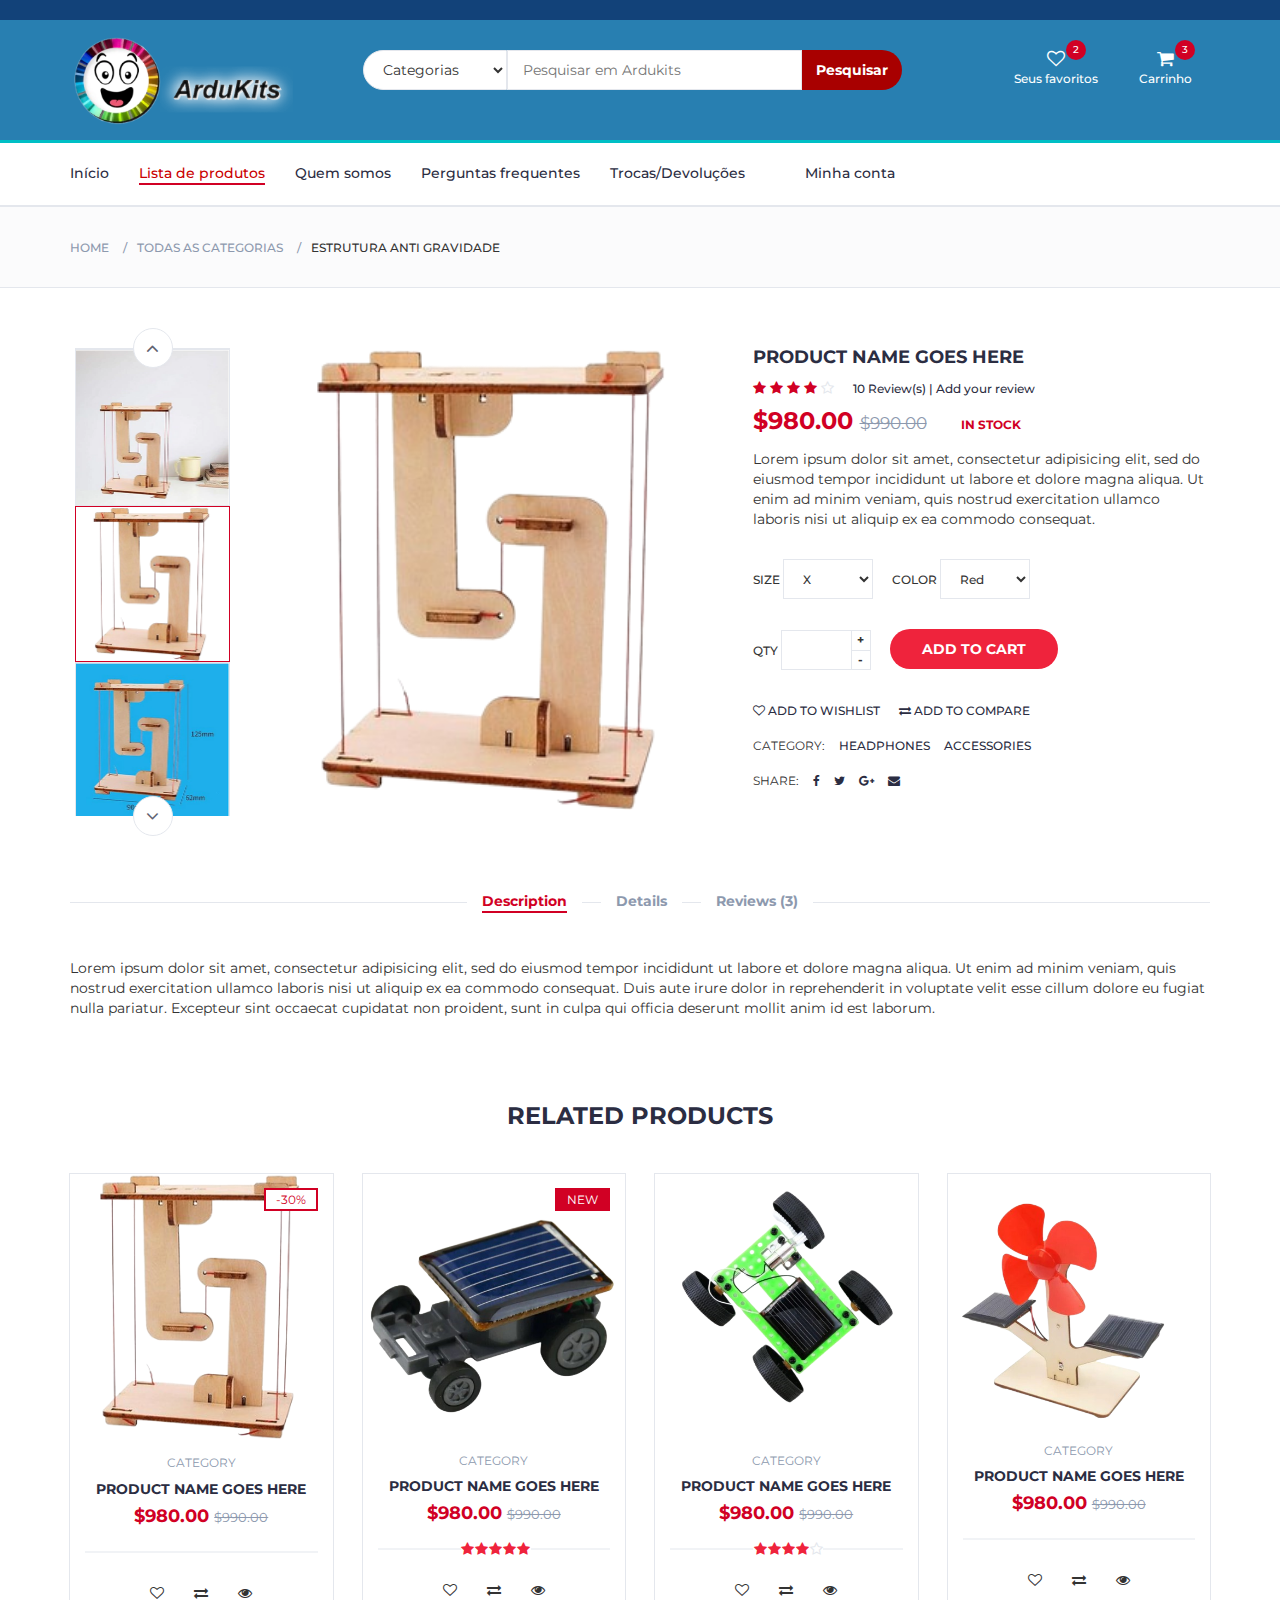
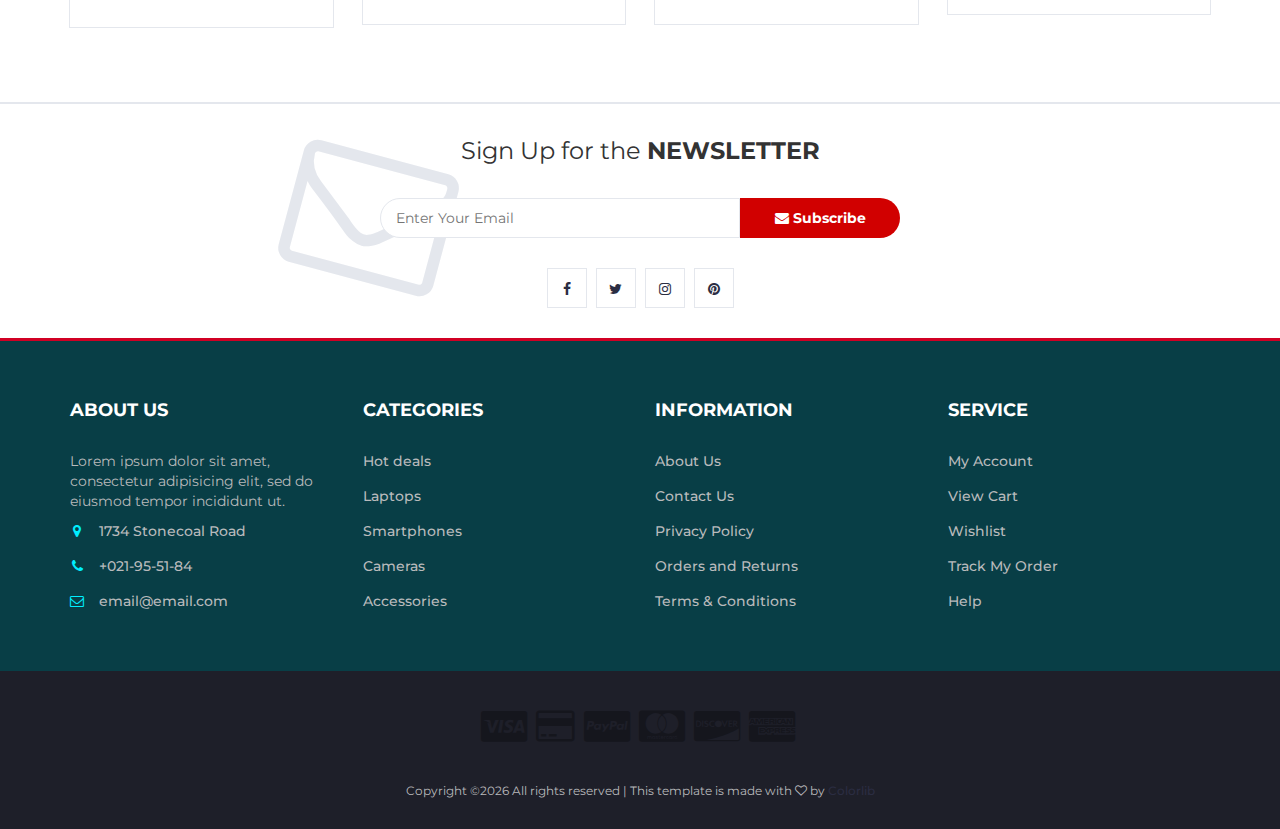
==== product1.html @ f7771cc2 "commit" ====
<!DOCTYPE html>
<html lang="en">
	<head>
		<meta charset="utf-8">
		<meta http-equiv="X-UA-Compatible" content="IE=edge">
		<meta name="viewport" content="width=device-width, initial-scale=1">		 
		<title>Ardukits</title>

		<!-- Google font -->
		<link href="https://fonts.googleapis.com/css?family=Montserrat:400,500,700" rel="stylesheet">

		<!-- Bootstrap -->
		<link type="text/css" rel="stylesheet" href="css/bootstrap.min.css"/>

		<!-- Slick -->
		<link type="text/css" rel="stylesheet" href="css/slick.css"/>
		<link type="text/css" rel="stylesheet" href="css/slick-theme.css"/>

		<!-- nouislider -->
		<link type="text/css" rel="stylesheet" href="css/nouislider.min.css"/>

		<!-- Font Awesome Icon -->
		<link rel="stylesheet" href="css/font-awesome.min.css">

		<!-- Custom stlylesheet -->
		<link type="text/css" rel="stylesheet" href="css/style.css"/>

		<!--[if lt IE 9]>
		  <script src="https://oss.maxcdn.com/html5shiv/3.7.3/html5shiv.min.js"></script>
		  <script src="https://oss.maxcdn.com/respond/1.4.2/respond.min.js"></script>
		<![endif]-->

    </head>
	<body>
		<!-- HEADER -->
		<header>
			<!-- TOP HEADER -->
			<div id="top-header">
				
				</div>
			</div>
			<!-- /TOP HEADER -->

			<!-- MAIN HEADER -->
			<div id="header">
				<!-- container -->
				<div class="container">
					<!-- row -->
					<div class="row">
						<!-- LOGO -->
						<div class="col-md-3">
							<div class="header-logo">
								<a href="index.html" class="logo">
									<img class="img-logo" src="./img/logo-ardukits.webp" alt="Ardukits">
								</a>
							</div>
						</div>
						<!-- /LOGO -->

						<!-- SEARCH BAR -->
						<div class="col-md-6">
							<div class="header-search">
								<form>
									<select class="input-select">
										<option value="0">Categorias</option>
										<option value="1">Arduinos </option>
										<option value="1">Prototipação</option>
									</select>
									<input class="input" placeholder="Pesquisar em Ardukits">
									<button class="search-btn">Pesquisar</button>
								</form>
							</div>
						</div>
						<!-- /SEARCH BAR -->

						<!-- ACCOUNT -->
						<div class="col-md-3 clearfix">
							<div class="header-ctn">
								<!-- Wishlist -->
								<div>
									<a href="#">
										<i class="fa fa-heart-o"></i>
										<span>Seus favoritos</span>
										<div class="qty">2</div>
									</a>
								</div>
								<!-- /Wishlist -->

								<!-- Cart -->
								<div class="dropdown">
									<a class="dropdown-toggle" data-toggle="dropdown" aria-expanded="true">
										<i class="fa fa-shopping-cart"></i>
										<span>Carrinho</span>
										<div class="qty">3</div>
									</a>
									<div class="cart-dropdown">
										<div class="cart-list">
											<div class="product-widget">
												<div class="product-img">
													<img src="./img/product01.png" alt="">
												</div>
												<div class="product-body">
													<h3 class="product-name"><a href="#">Nome do produto</a></h3>
													<h4 class="product-price"><span class="qty">1x</span>R$980.00</h4>
												</div>
												<button class="delete"><i class="fa fa-close"></i></button>
											</div>

											<div class="product-widget">
												<div class="product-img">
													<img src="./img/product02.png" alt="">
												</div>
												<div class="product-body">
													<h3 class="product-name"><a href="#">Nome do produto</a></h3>
													<h4 class="product-price"><span class="qty">3x</span>R$980.00</h4>
												</div>
												<button class="delete"><i class="fa fa-close"></i></button>
											</div>
										</div>
										<div class="cart-summary">
											<small>3 Item(s) Selecionados</small>
											<h5>TOTAL: R$2940.00</h5>
										</div>
										<div class="cart-btns">
											<a href="#">Carrinho</a>
											<a href="#">Comprar  <i class="fa fa-arrow-circle-right"></i></a>
										</div>
									</div>
								</div>
								<!-- /Cart -->

								<!-- Menu Toogle -->
								<div class="menu-toggle">
									<a href="#">
										<i class="fa fa-bars"></i>
										<span>Menu</span>
									</a>
								</div>
								<!-- /Menu Toogle -->
							</div>
						</div>
						<!-- /ACCOUNT -->
					</div>
					<!-- row -->
				</div>
				<!-- container -->
			</div>
			<!-- /MAIN HEADER -->
		</header>
		<!-- /HEADER -->

		<!-- NAVIGATION -->
		<nav id="navigation">
			<!-- container -->
			<div class="container">
				<!-- responsive-nav -->
				<div id="responsive-nav">
					<!-- NAV -->
					<ul class="main-nav nav navbar-nav">
						<li><a href="index.html">Início</a></li>
						<li class="active"> <a href="store.html">Lista de produtos</a></li>
						<li><a href="#">Quem somos</a></li>
						<li><a href="#">Perguntas frequentes</a></li>
						<li><a href="#">Trocas/Devoluções</a></li>
						<li><a href="#"></a></li>
						<li><a href="#">Minha conta</a></li>
					</ul>
					<!-- /NAV -->
				</div>
				<!-- /responsive-nav -->
			</div>
			<!-- /container -->
		</nav>
		<!-- /NAVIGATION -->

		<!-- BREADCRUMB -->
		<div id="breadcrumb" class="section">
			<!-- container -->
			<div class="container">
				<!-- row -->
				<div class="row">
					<div class="col-md-12">
						<ul class="breadcrumb-tree">
							<li><a href="index.html">Home</a></li>
							<li><a href="store.html">Todas as categorias</a></li>
							<li class="active">Estrutura Anti Gravidade</li>
						</ul>
					</div>
				</div>
				<!-- /row -->
			</div>
			<!-- /container -->
		</div>
		<!-- /BREADCRUMB -->

		<!-- SECTION -->
		<div class="section">
			<!-- container -->
			<div class="container">
				<!-- row -->
				<div class="row">
					<!-- Product main img -->
					<div class="col-md-5 col-md-push-2">
						<div id="product-main-img">
							<div class="product-preview">
								<img src="./img/product01.png" alt="">
							</div>

							<div class="product-preview">
								<img src="./img/img-product1/product01-01.png" alt="">
							</div>

							<div class="product-preview">
								<img src="./img/img-product1/product01-02.png" alt="">
							</div>

							<div class="product-preview">
								<img src="./img/img-product1/product01-03.png" alt="">
							</div>
						</div>
					</div>
					<!-- /Product main img -->

					<!-- Product thumb imgs -->
					<div class="col-md-2  col-md-pull-5">
						<div id="product-imgs">
							<div class="product-preview">
								<img src="./img/product01.png" alt="">
							</div>

							<div class="product-preview">
								<img src="./img/img-product1/product01-01.png" alt="">
							</div>

							<div class="product-preview">
								<img src="./img/img-product1/product01-02.png" alt="">
							</div>

							<div class="product-preview">
								<img src="./img/img-product1/product01-03.png" alt="">
							</div>
						</div>
					</div>
					<!-- /Product thumb imgs -->

					<!-- Product details -->
					<div class="col-md-5">
						<div class="product-details">
							<h2 class="product-name">product name goes here</h2>
							<div>
								<div class="product-rating">
									<i class="fa fa-star"></i>
									<i class="fa fa-star"></i>
									<i class="fa fa-star"></i>
									<i class="fa fa-star"></i>
									<i class="fa fa-star-o"></i>
								</div>
								<a class="review-link" href="#">10 Review(s) | Add your review</a>
							</div>
							<div>
								<h3 class="product-price">$980.00 <del class="product-old-price">$990.00</del></h3>
								<span class="product-available">In Stock</span>
							</div>
							<p>Lorem ipsum dolor sit amet, consectetur adipisicing elit, sed do eiusmod tempor incididunt ut labore et dolore magna aliqua. Ut enim ad minim veniam, quis nostrud exercitation ullamco laboris nisi ut aliquip ex ea commodo consequat.</p>

							<div class="product-options">
								<label>
									Size
									<select class="input-select">
										<option value="0">X</option>
									</select>
								</label>
								<label>
									Color
									<select class="input-select">
										<option value="0">Red</option>
									</select>
								</label>
							</div>

							<div class="add-to-cart">
								<div class="qty-label">
									Qty
									<div class="input-number">
										<input type="number">
										<span class="qty-up">+</span>
										<span class="qty-down">-</span>
									</div>
								</div>
								<button class="add-to-cart-btn"><i class="fa fa-shopping-cart"></i> add to cart</button>
							</div>

							<ul class="product-btns">
								<li><a href="#"><i class="fa fa-heart-o"></i> add to wishlist</a></li>
								<li><a href="#"><i class="fa fa-exchange"></i> add to compare</a></li>
							</ul>

							<ul class="product-links">
								<li>Category:</li>
								<li><a href="#">Headphones</a></li>
								<li><a href="#">Accessories</a></li>
							</ul>

							<ul class="product-links">
								<li>Share:</li>
								<li><a href="#"><i class="fa fa-facebook"></i></a></li>
								<li><a href="#"><i class="fa fa-twitter"></i></a></li>
								<li><a href="#"><i class="fa fa-google-plus"></i></a></li>
								<li><a href="#"><i class="fa fa-envelope"></i></a></li>
							</ul>

						</div>
					</div>
					<!-- /Product details -->

					<!-- Product tab -->
					<div class="col-md-12">
						<div id="product-tab">
							<!-- product tab nav -->
							<ul class="tab-nav">
								<li class="active"><a data-toggle="tab" href="#tab1">Description</a></li>
								<li><a data-toggle="tab" href="#tab2">Details</a></li>
								<li><a data-toggle="tab" href="#tab3">Reviews (3)</a></li>
							</ul>
							<!-- /product tab nav -->

							<!-- product tab content -->
							<div class="tab-content">
								<!-- tab1  -->
								<div id="tab1" class="tab-pane fade in active">
									<div class="row">
										<div class="col-md-12">
											<p>Lorem ipsum dolor sit amet, consectetur adipisicing elit, sed do eiusmod tempor incididunt ut labore et dolore magna aliqua. Ut enim ad minim veniam, quis nostrud exercitation ullamco laboris nisi ut aliquip ex ea commodo consequat. Duis aute irure dolor in reprehenderit in voluptate velit esse cillum dolore eu fugiat nulla pariatur. Excepteur sint occaecat cupidatat non proident, sunt in culpa qui officia deserunt mollit anim id est laborum.</p>
										</div>
									</div>
								</div>
								<!-- /tab1  -->

								<!-- tab2  -->
								<div id="tab2" class="tab-pane fade in">
									<div class="row">
										<div class="col-md-12">
											<p>Lorem ipsum dolor sit amet, consectetur adipisicing elit, sed do eiusmod tempor incididunt ut labore et dolore magna aliqua. Ut enim ad minim veniam, quis nostrud exercitation ullamco laboris nisi ut aliquip ex ea commodo consequat. Duis aute irure dolor in reprehenderit in voluptate velit esse cillum dolore eu fugiat nulla pariatur. Excepteur sint occaecat cupidatat non proident, sunt in culpa qui officia deserunt mollit anim id est laborum.</p>
										</div>
									</div>
								</div>
								<!-- /tab2  -->

								<!-- tab3  -->
								<div id="tab3" class="tab-pane fade in">
									<div class="row">
										<!-- Rating -->
										<div class="col-md-3">
											<div id="rating">
												<div class="rating-avg">
													<span>4.5</span>
													<div class="rating-stars">
														<i class="fa fa-star"></i>
														<i class="fa fa-star"></i>
														<i class="fa fa-star"></i>
														<i class="fa fa-star"></i>
														<i class="fa fa-star-o"></i>
													</div>
												</div>
												<ul class="rating">
													<li>
														<div class="rating-stars">
															<i class="fa fa-star"></i>
															<i class="fa fa-star"></i>
															<i class="fa fa-star"></i>
															<i class="fa fa-star"></i>
															<i class="fa fa-star"></i>
														</div>
														<div class="rating-progress">
															<div style="width: 80%;"></div>
														</div>
														<span class="sum">3</span>
													</li>
													<li>
														<div class="rating-stars">
															<i class="fa fa-star"></i>
															<i class="fa fa-star"></i>
															<i class="fa fa-star"></i>
															<i class="fa fa-star"></i>
															<i class="fa fa-star-o"></i>
														</div>
														<div class="rating-progress">
															<div style="width: 60%;"></div>
														</div>
														<span class="sum">2</span>
													</li>
													<li>
														<div class="rating-stars">
															<i class="fa fa-star"></i>
															<i class="fa fa-star"></i>
															<i class="fa fa-star"></i>
															<i class="fa fa-star-o"></i>
															<i class="fa fa-star-o"></i>
														</div>
														<div class="rating-progress">
															<div></div>
														</div>
														<span class="sum">0</span>
													</li>
													<li>
														<div class="rating-stars">
															<i class="fa fa-star"></i>
															<i class="fa fa-star"></i>
															<i class="fa fa-star-o"></i>
															<i class="fa fa-star-o"></i>
															<i class="fa fa-star-o"></i>
														</div>
														<div class="rating-progress">
															<div></div>
														</div>
														<span class="sum">0</span>
													</li>
													<li>
														<div class="rating-stars">
															<i class="fa fa-star"></i>
															<i class="fa fa-star-o"></i>
															<i class="fa fa-star-o"></i>
															<i class="fa fa-star-o"></i>
															<i class="fa fa-star-o"></i>
														</div>
														<div class="rating-progress">
															<div></div>
														</div>
														<span class="sum">0</span>
													</li>
												</ul>
											</div>
										</div>
										<!-- /Rating -->

										<!-- Reviews -->
										<div class="col-md-6">
											<div id="reviews">
												<ul class="reviews">
													<li>
														<div class="review-heading">
															<h5 class="name">John</h5>
															<p class="date">27 DEC 2018, 8:0 PM</p>
															<div class="review-rating">
																<i class="fa fa-star"></i>
																<i class="fa fa-star"></i>
																<i class="fa fa-star"></i>
																<i class="fa fa-star"></i>
																<i class="fa fa-star-o empty"></i>
															</div>
														</div>
														<div class="review-body">
															<p>Lorem ipsum dolor sit amet, consectetur adipisicing elit, sed do eiusmod tempor incididunt ut labore et dolore magna aliqua</p>
														</div>
													</li>
													<li>
														<div class="review-heading">
															<h5 class="name">John</h5>
															<p class="date">27 DEC 2018, 8:0 PM</p>
															<div class="review-rating">
																<i class="fa fa-star"></i>
																<i class="fa fa-star"></i>
																<i class="fa fa-star"></i>
																<i class="fa fa-star"></i>
																<i class="fa fa-star-o empty"></i>
															</div>
														</div>
														<div class="review-body">
															<p>Lorem ipsum dolor sit amet, consectetur adipisicing elit, sed do eiusmod tempor incididunt ut labore et dolore magna aliqua</p>
														</div>
													</li>
													<li>
														<div class="review-heading">
															<h5 class="name">John</h5>
															<p class="date">27 DEC 2018, 8:0 PM</p>
															<div class="review-rating">
																<i class="fa fa-star"></i>
																<i class="fa fa-star"></i>
																<i class="fa fa-star"></i>
																<i class="fa fa-star"></i>
																<i class="fa fa-star-o empty"></i>
															</div>
														</div>
														<div class="review-body">
															<p>Lorem ipsum dolor sit amet, consectetur adipisicing elit, sed do eiusmod tempor incididunt ut labore et dolore magna aliqua</p>
														</div>
													</li>
												</ul>
												<ul class="reviews-pagination">
													<li class="active">1</li>
													<li><a href="#">2</a></li>
													<li><a href="#">3</a></li>
													<li><a href="#">4</a></li>
													<li><a href="#"><i class="fa fa-angle-right"></i></a></li>
												</ul>
											</div>
										</div>
										<!-- /Reviews -->

										<!-- Review Form -->
										<div class="col-md-3">
											<div id="review-form">
												<form class="review-form">
													<input class="input" type="text" placeholder="Your Name">
													<input class="input" type="email" placeholder="Your Email">
													<textarea class="input" placeholder="Your Review"></textarea>
													<div class="input-rating">
														<span>Your Rating: </span>
														<div class="stars">
															<input id="star5" name="rating" value="5" type="radio"><label for="star5"></label>
															<input id="star4" name="rating" value="4" type="radio"><label for="star4"></label>
															<input id="star3" name="rating" value="3" type="radio"><label for="star3"></label>
															<input id="star2" name="rating" value="2" type="radio"><label for="star2"></label>
															<input id="star1" name="rating" value="1" type="radio"><label for="star1"></label>
														</div>
													</div>
													<button class="primary-btn">Submit</button>
												</form>
											</div>
										</div>
										<!-- /Review Form -->
									</div>
								</div>
								<!-- /tab3  -->
							</div>
							<!-- /product tab content  -->
						</div>
					</div>
					<!-- /product tab -->
				</div>
				<!-- /row -->
			</div>
			<!-- /container -->
		</div>
		<!-- /SECTION -->

		<!-- Section -->
		<div class="section">
			<!-- container -->
			<div class="container">
				<!-- row -->
				<div class="row">

					<div class="col-md-12">
						<div class="section-title text-center">
							<h3 class="title">Related Products</h3>
						</div>
					</div>

					<!-- product -->
					<div class="col-md-3 col-xs-6">
						<div class="product">
							<div class="product-img">
								<img src="./img/product01.png" alt="">
								<div class="product-label">
									<span class="sale">-30%</span>
								</div>
							</div>
							<div class="product-body">
								<p class="product-category">Category</p>
								<h3 class="product-name"><a href="#">product name goes here</a></h3>
								<h4 class="product-price">$980.00 <del class="product-old-price">$990.00</del></h4>
								<div class="product-rating">
								</div>
								<div class="product-btns">
									<button class="add-to-wishlist"><i class="fa fa-heart-o"></i><span class="tooltipp">add to wishlist</span></button>
									<button class="add-to-compare"><i class="fa fa-exchange"></i><span class="tooltipp">add to compare</span></button>
									<button class="quick-view"><i class="fa fa-eye"></i><span class="tooltipp">quick view</span></button>
								</div>
							</div>
							<div class="add-to-cart">
								<button class="add-to-cart-btn"><i class="fa fa-shopping-cart"></i> add to cart</button>
							</div>
						</div>
					</div>
					<!-- /product -->

					<!-- product -->
					<div class="col-md-3 col-xs-6">
						<div class="product">
							<div class="product-img">
								<img src="./img/product02.png" alt="">
								<div class="product-label">
									<span class="new">NEW</span>
								</div>
							</div>
							<div class="product-body">
								<p class="product-category">Category</p>
								<h3 class="product-name"><a href="#">product name goes here</a></h3>
								<h4 class="product-price">$980.00 <del class="product-old-price">$990.00</del></h4>
								<div class="product-rating">
									<i class="fa fa-star"></i>
									<i class="fa fa-star"></i>
									<i class="fa fa-star"></i>
									<i class="fa fa-star"></i>
									<i class="fa fa-star"></i>
								</div>
								<div class="product-btns">
									<button class="add-to-wishlist"><i class="fa fa-heart-o"></i><span class="tooltipp">add to wishlist</span></button>
									<button class="add-to-compare"><i class="fa fa-exchange"></i><span class="tooltipp">add to compare</span></button>
									<button class="quick-view"><i class="fa fa-eye"></i><span class="tooltipp">quick view</span></button>
								</div>
							</div>
							<div class="add-to-cart">
								<button class="add-to-cart-btn"><i class="fa fa-shopping-cart"></i> add to cart</button>
							</div>
						</div>
					</div>
					<!-- /product -->

					<div class="clearfix visible-sm visible-xs"></div>

					<!-- product -->
					<div class="col-md-3 col-xs-6">
						<div class="product">
							<div class="product-img">
								<img src="./img/product03.png" alt="">
							</div>
							<div class="product-body">
								<p class="product-category">Category</p>
								<h3 class="product-name"><a href="#">product name goes here</a></h3>
								<h4 class="product-price">$980.00 <del class="product-old-price">$990.00</del></h4>
								<div class="product-rating">
									<i class="fa fa-star"></i>
									<i class="fa fa-star"></i>
									<i class="fa fa-star"></i>
									<i class="fa fa-star"></i>
									<i class="fa fa-star-o"></i>
								</div>
								<div class="product-btns">
									<button class="add-to-wishlist"><i class="fa fa-heart-o"></i><span class="tooltipp">add to wishlist</span></button>
									<button class="add-to-compare"><i class="fa fa-exchange"></i><span class="tooltipp">add to compare</span></button>
									<button class="quick-view"><i class="fa fa-eye"></i><span class="tooltipp">quick view</span></button>
								</div>
							</div>
							<div class="add-to-cart">
								<button class="add-to-cart-btn"><i class="fa fa-shopping-cart"></i> add to cart</button>
							</div>
						</div>
					</div>
					<!-- /product -->

					<!-- product -->
					<div class="col-md-3 col-xs-6">
						<div class="product">
							<div class="product-img">
								<img src="./img/product04.png" alt="">
							</div>
							<div class="product-body">
								<p class="product-category">Category</p>
								<h3 class="product-name"><a href="#">product name goes here</a></h3>
								<h4 class="product-price">$980.00 <del class="product-old-price">$990.00</del></h4>
								<div class="product-rating">
								</div>
								<div class="product-btns">
									<button class="add-to-wishlist"><i class="fa fa-heart-o"></i><span class="tooltipp">add to wishlist</span></button>
									<button class="add-to-compare"><i class="fa fa-exchange"></i><span class="tooltipp">add to compare</span></button>
									<button class="quick-view"><i class="fa fa-eye"></i><span class="tooltipp">quick view</span></button>
								</div>
							</div>
							<div class="add-to-cart">
								<button class="add-to-cart-btn"><i class="fa fa-shopping-cart"></i> add to cart</button>
							</div>
						</div>
					</div>
					<!-- /product -->

				</div>
				<!-- /row -->
			</div>
			<!-- /container -->
		</div>
		<!-- /Section -->

		<!-- NEWSLETTER -->
		<div id="newsletter" class="section">
			<!-- container -->
			<div class="container">
				<!-- row -->
				<div class="row">
					<div class="col-md-12">
						<div class="newsletter">
							<p>Sign Up for the <strong>NEWSLETTER</strong></p>
							<form>
								<input class="input" type="email" placeholder="Enter Your Email">
								<button class="newsletter-btn"><i class="fa fa-envelope"></i> Subscribe</button>
							</form>
							<ul class="newsletter-follow">
								<li>
									<a href="#"><i class="fa fa-facebook"></i></a>
								</li>
								<li>
									<a href="#"><i class="fa fa-twitter"></i></a>
								</li>
								<li>
									<a href="#"><i class="fa fa-instagram"></i></a>
								</li>
								<li>
									<a href="#"><i class="fa fa-pinterest"></i></a>
								</li>
							</ul>
						</div>
					</div>
				</div>
				<!-- /row -->
			</div>
			<!-- /container -->
		</div>
		<!-- /NEWSLETTER -->

		<!-- FOOTER -->
		<footer id="footer">
			<!-- top footer -->
			<div class="section">
				<!-- container -->
				<div class="container">
					<!-- row -->
					<div class="row">
						<div class="col-md-3 col-xs-6">
							<div class="footer">
								<h3 class="footer-title">About Us</h3>
								<p>Lorem ipsum dolor sit amet, consectetur adipisicing elit, sed do eiusmod tempor incididunt ut.</p>
								<ul class="footer-links">
									<li><a href="#"><i class="fa fa-map-marker"></i>1734 Stonecoal Road</a></li>
									<li><a href="#"><i class="fa fa-phone"></i>+021-95-51-84</a></li>
									<li><a href="#"><i class="fa fa-envelope-o"></i>email@email.com</a></li>
								</ul>
							</div>
						</div>

						<div class="col-md-3 col-xs-6">
							<div class="footer">
								<h3 class="footer-title">Categories</h3>
								<ul class="footer-links">
									<li><a href="#">Hot deals</a></li>
									<li><a href="#">Laptops</a></li>
									<li><a href="#">Smartphones</a></li>
									<li><a href="#">Cameras</a></li>
									<li><a href="#">Accessories</a></li>
								</ul>
							</div>
						</div>

						<div class="clearfix visible-xs"></div>

						<div class="col-md-3 col-xs-6">
							<div class="footer">
								<h3 class="footer-title">Information</h3>
								<ul class="footer-links">
									<li><a href="#">About Us</a></li>
									<li><a href="#">Contact Us</a></li>
									<li><a href="#">Privacy Policy</a></li>
									<li><a href="#">Orders and Returns</a></li>
									<li><a href="#">Terms & Conditions</a></li>
								</ul>
							</div>
						</div>

						<div class="col-md-3 col-xs-6">
							<div class="footer">
								<h3 class="footer-title">Service</h3>
								<ul class="footer-links">
									<li><a href="#">My Account</a></li>
									<li><a href="#">View Cart</a></li>
									<li><a href="#">Wishlist</a></li>
									<li><a href="#">Track My Order</a></li>
									<li><a href="#">Help</a></li>
								</ul>
							</div>
						</div>
					</div>
					<!-- /row -->
				</div>
				<!-- /container -->
			</div>
			<!-- /top footer -->

			<!-- bottom footer -->
			<div id="bottom-footer" class="section">
				<div class="container">
					<!-- row -->
					<div class="row">
						<div class="col-md-12 text-center">
							<ul class="footer-payments">
								<li><a href="#"><i class="fa fa-cc-visa"></i></a></li>
								<li><a href="#"><i class="fa fa-credit-card"></i></a></li>
								<li><a href="#"><i class="fa fa-cc-paypal"></i></a></li>
								<li><a href="#"><i class="fa fa-cc-mastercard"></i></a></li>
								<li><a href="#"><i class="fa fa-cc-discover"></i></a></li>
								<li><a href="#"><i class="fa fa-cc-amex"></i></a></li>
							</ul>
							<span class="copyright">
								<!-- Link back to Colorlib can't be removed. Template is licensed under CC BY 3.0. -->
								Copyright &copy;<script>document.write(new Date().getFullYear());</script> All rights reserved | This template is made with <i class="fa fa-heart-o" aria-hidden="true"></i> by <a href="https://colorlib.com" target="_blank">Colorlib</a>
							<!-- Link back to Colorlib can't be removed. Template is licensed under CC BY 3.0. -->
							</span>
						</div>
					</div>
						<!-- /row -->
				</div>
				<!-- /container -->
			</div>
			<!-- /bottom footer -->
		</footer>
		<!-- /FOOTER -->

		<!-- jQuery Plugins -->
		<script src="js/jquery.min.js"></script>
		<script src="js/bootstrap.min.js"></script>
		<script src="js/slick.min.js"></script>
		<script src="js/nouislider.min.js"></script>
		<script src="js/jquery.zoom.min.js"></script>
		<script src="js/main.js"></script>

	</body>
</html>
---- css/nouislider.min.css ----
/*! nouislider - 10.0.0 - 2017-05-28 14:52:48 */.noUi-target,.noUi-target *{-webkit-touch-callout:none;-webkit-tap-highlight-color:transparent;-webkit-user-select:none;-ms-touch-action:none;touch-action:none;-ms-user-select:none;-moz-user-select:none;user-select:none;-moz-box-sizing:border-box;box-sizing:border-box}.noUi-target{position:relative;direction:ltr}.noUi-base{width:100%;height:100%;position:relative;z-index:1}.noUi-connect{position:absolute;right:0;top:0;left:0;bottom:0}.noUi-origin{position:absolute;height:0;width:0}.noUi-handle{position:relative;z-index:1}.noUi-state-tap .noUi-connect,.noUi-state-tap .noUi-origin{-webkit-transition:top .3s,right .3s,bottom .3s,left .3s;transition:top .3s,right .3s,bottom .3s,left .3s}.noUi-state-drag *{cursor:inherit!important}.noUi-base,.noUi-handle{-webkit-transform:translate3d(0,0,0);transform:translate3d(0,0,0)}.noUi-horizontal{height:18px}.noUi-horizontal .noUi-handle{width:34px;height:28px;left:-17px;top:-6px}.noUi-vertical{width:18px}.noUi-vertical .noUi-handle{width:28px;height:34px;left:-6px;top:-17px}.noUi-target{background:#FAFAFA;border-radius:4px;border:1px solid #D3D3D3;box-shadow:inset 0 1px 1px #F0F0F0,0 3px 6px -5px #BBB}.noUi-connect{background:#3FB8AF;border-radius:4px;box-shadow:inset 0 0 3px rgba(51,51,51,.45);-webkit-transition:background 450ms;transition:background 450ms}.noUi-draggable{cursor:ew-resize}.noUi-vertical .noUi-draggable{cursor:ns-resize}.noUi-handle{border:1px solid #D9D9D9;border-radius:3px;background:#FFF;cursor:default;box-shadow:inset 0 0 1px #FFF,inset 0 1px 7px #EBEBEB,0 3px 6px -3px #BBB}.noUi-active{box-shadow:inset 0 0 1px #FFF,inset 0 1px 7px #DDD,0 3px 6px -3px #BBB}.noUi-handle:after,.noUi-handle:before{content:"";display:block;position:absolute;height:14px;width:1px;background:#E8E7E6;left:14px;top:6px}.noUi-handle:after{left:17px}.noUi-vertical .noUi-handle:after,.noUi-vertical .noUi-handle:before{width:14px;height:1px;left:6px;top:14px}.noUi-vertical .noUi-handle:after{top:17px}[disabled] .noUi-connect{background:#B8B8B8}[disabled] .noUi-handle,[disabled].noUi-handle,[disabled].noUi-target{cursor:not-allowed}.noUi-pips,.noUi-pips *{-moz-box-sizing:border-box;box-sizing:border-box}.noUi-pips{position:absolute;color:#999}.noUi-value{position:absolute;white-space:nowrap;text-align:center}.noUi-value-sub{color:#ccc;font-size:10px}.noUi-marker{position:absolute;background:#CCC}.noUi-marker-large,.noUi-marker-sub{background:#AAA}.noUi-pips-horizontal{padding:10px 0;height:80px;top:100%;left:0;width:100%}.noUi-value-horizontal{-webkit-transform:translate3d(-50%,50%,0);transform:translate3d(-50%,50%,0)}.noUi-marker-horizontal.noUi-marker{margin-left:-1px;width:2px;height:5px}.noUi-marker-horizontal.noUi-marker-sub{height:10px}.noUi-marker-horizontal.noUi-marker-large{height:15px}.noUi-pips-vertical{padding:0 10px;height:100%;top:0;left:100%}.noUi-value-vertical{-webkit-transform:translate3d(0,50%,0);transform:translate3d(0,50%,0);padding-left:25px}.noUi-marker-vertical.noUi-marker{width:5px;height:2px;margin-top:-1px}.noUi-marker-vertical.noUi-marker-sub{width:10px}.noUi-marker-vertical.noUi-marker-large{width:15px}.noUi-tooltip{display:block;position:absolute;border:1px solid #D9D9D9;border-radius:3px;background:#fff;color:#000;padding:5px;text-align:center;white-space:nowrap}.noUi-horizontal .noUi-tooltip{-webkit-transform:translate(-50%,0);transform:translate(-50%,0);left:50%;bottom:120%}.noUi-vertical .noUi-tooltip{-webkit-transform:translate(0,-50%);transform:translate(0,-50%);top:50%;right:120%}
---- css/style.css ----
/*
Template Name: Ardukits
Author: Oliveeira

Colors:
	Body 		: #333
	Headers 	: #2B2D42
	Primary 	: #D10024
	Dark 		: #15161D ##1E1F29
	Grey 		: #E4E7ED #FBFBFC #8D99AE #B9BABC

Fonts: Montserrat

Table OF Contents
------------------------------------
1 > GENERAL
------ Typography
------ Buttons
------ Inputs
------ Sections
------ Breadcrumb
2 > HEADER
------ Top header
------ Logo
------ Search
------ Cart
3 > NAVIGATION
------ Main nav
------ Responsive Nav
4 > CATEGORY SHOP
5 > HOT DEAL
6 > PRODUCT
------ Product
------ Widget product
------ Product slick
7 > STORE PAGE
------ Aside
------ Store
8 > PRODUCT DETAILS PAGE
------ Product view
------ Product details
------ Product tab
9 > CHECKOUT PAGE
10 > NEWSLETTER
11 > FOOTER
11 > SLICK STYLE
12 > RESPONSIVE
------------------------------------*/

/*=========================================================
	01 -> GENERAL
===========================================================*/

/*----------------------------*\
	Typography
\*----------------------------*/

body {
  font-family: 'Montserrat', sans-serif;
  font-weight: 400;
  color: #333;
}

h1, h2, h3, h4, h5, h6 {
  color: #2B2D42;
  font-weight: 700;
  margin: 0 0 10px;
}

a {
  color: #2B2D42;
  font-weight: 500;
  -webkit-transition: 0.2s color;
  transition: 0.2s color;
}

a:hover, a:focus {
  color: #D10024;
  text-decoration: none;
  outline: none;
}

ul, ol {
  margin: 0;
  padding: 0;
  list-style: none
}

/*----------------------------*\
	Buttons
\*----------------------------*/

.primary-btn {
  display: inline-block;
  padding: 12px 30px;
  background-color: #D10024;
  border: none;
  border-radius: 40px;
  color: #FFF;
  text-transform: uppercase;
  font-weight: 700;
  text-align: center;
  -webkit-transition: 0.2s all;
  transition: 0.2s all;
}

.primary-btn:hover, .primary-btn:focus {
  opacity: 0.9;
  color: #FFF;
}

/*----------------------------*\
	Inputs
\*----------------------------*/

/*-- Text input --*/

.input {
  height: 40px;
  padding: 0px 15px;
  border: 1px solid #E4E7ED;
  background-color: #FFF;
  width: 100%;
}

textarea.input {
  padding: 15px;
  min-height: 90px;
}

/*-- Number input --*/

.input-number {
  position: relative;
}

.input-number input[type="number"]::-webkit-inner-spin-button, .input-number input[type="number"]::-webkit-outer-spin-button {
  -webkit-appearance: none;
  margin: 0;
}

.input-number input[type="number"] {
  -moz-appearance: textfield;
  height: 40px;
  width: 100%;
  border: 1px solid #E4E7ED;
  background-color: #FFF;
  padding: 0px 35px 0px 15px;
}

.input-number .qty-up, .input-number .qty-down {
  position: absolute;
  display: block;
  width: 20px;
  height: 20px;
  border: 1px solid #E4E7ED;
  background-color: #FFF;
  text-align: center;
  font-weight: 700;
  cursor: pointer;
  -webkit-user-select: none;
  -moz-user-select: none;
  -ms-user-select: none;
  user-select: none;
}

.input-number .qty-up {
  right: 0;
  top: 0;
  border-bottom: 0px;
}

.input-number .qty-down {
  right: 0;
  bottom: 0;
}

.input-number .qty-up:hover, .input-number .qty-down:hover {
  background-color: #E4E7ED;
  color: #D10024;
}

/*-- Select input --*/

.input-select {
  padding: 0px 15px;
  background: #FFF;
  border: 1px solid #E4E7ED;
  height: 40px;
}

/*-- checkbox & radio input --*/

.input-radio, .input-checkbox {
  position: relative;
  display: block;
}

.input-radio input[type="radio"]:not(:checked), .input-radio input[type="radio"]:checked, .input-checkbox input[type="checkbox"]:not(:checked), .input-checkbox input[type="checkbox"]:checked {
  position: absolute;
  margin-left: -9999px;
  visibility: hidden;
}

.input-radio label, .input-checkbox label {
  font-weight: 500;
  min-height: 20px;
  padding-left: 20px;
  margin-bottom: 5px;
  cursor: pointer;
}

.input-radio input[type="radio"]+label span, .input-checkbox input[type="checkbox"]+label span {
  position: absolute;
  left: 0px;
  top: 4px;
  width: 14px;
  height: 14px;
  border: 2px solid #E4E7ED;
  background: #FFF;
}

.input-radio input[type="radio"]+label span {
  border-radius: 50%;
}

.input-radio input[type="radio"]+label span:after {
  content: "";
  position: absolute;
  left: 50%;
  top: 50%;
  -webkit-transform: translate(-50%, -50%) scale(0);
  -ms-transform: translate(-50%, -50%) scale(0);
  transform: translate(-50%, -50%) scale(0);
  background-color: #FFF;
  width: 4px;
  height: 4px;
  border-radius: 50%;
  opacity: 0;
  -webkit-transition: all 0.2s;
  transition: all 0.2s;
}

.input-checkbox input[type="checkbox"]+label span:after {
  content: '✔';
  position: absolute;
  top: -2px;
  left: 1px;
  font-size: 10px;
  color: #FFF;
  opacity: 0;
  -webkit-transform: scale(0);
  -ms-transform: scale(0);
  transform: scale(0);
  -webkit-transition: all 0.2s;
  transition: all 0.2s;
}

.input-radio input[type="radio"]:checked+label span, .input-checkbox input[type="checkbox"]:checked+label span {
  background-color: #D10024;
  border-color: #D10024;
}

.input-radio input[type="radio"]:checked+label span:after {
  opacity: 1;
  -webkit-transform: translate(-50%, -50%) scale(1);
  -ms-transform: translate(-50%, -50%) scale(1);
  transform: translate(-50%, -50%) scale(1);
}

.input-checkbox input[type="checkbox"]:checked+label span:after {
  opacity: 1;
  -webkit-transform: scale(1);
  -ms-transform: scale(1);
  transform: scale(1);
}

.input-radio .caption, .input-checkbox .caption {
  margin-top: 5px;
  max-height: 0;
  overflow: hidden;
  -webkit-transition: 0.3s max-height;
  transition: 0.3s max-height;
}

.input-radio input[type="radio"]:checked~.caption, .input-checkbox input[type="checkbox"]:checked~.caption {
  max-height: 800px;
}

/*----------------------------*\
	Section
\*----------------------------*/

.section {
  padding-top: 30px;
  padding-bottom: 30px;
}

.section-title {
  position: relative;
  margin-bottom: 30px;
  margin-top: 15px;
}

.section-title .title {
  display: inline-block;
  text-transform: uppercase;
  margin: 0px;
}

.section-title .section-nav {
  float: right;
}

.section-title .section-nav .section-tab-nav {
  display: inline-block;
}

.section-tab-nav li {
  display: inline-block;
  margin-right: 15px;
}

.section-tab-nav li:last-child {
  margin-right: 0px;
}

.section-tab-nav li a {
  font-weight: 700;
  color: #8D99AE;
}

.section-tab-nav li a:after {
  content: "";
  display: block;
  width: 0%;
  height: 2px;
  background-color: #D10024;
  -webkit-transition: 0.2s all;
  transition: 0.2s all;
}

.section-tab-nav li.active a {
  color: #D10024;
}

.section-tab-nav li a:hover:after, .section-tab-nav li a:focus:after, .section-tab-nav li.active a:after {
  width: 100%;
}

.section-title .section-nav .products-slick-nav {
  top: 0px;
  right: 0px;
}

/*----------------------------*\
	Breadcrumb
\*----------------------------*/

#breadcrumb {
  padding: 30px 0px;
  background: #FBFBFC;
  border-bottom: 1px solid #E4E7ED;
  margin-bottom: 30px;
}

#breadcrumb .breadcrumb-header {
  display: inline-block;
  margin-top: 0px;
  margin-bottom: 0px;
  margin-right: 15px;
  text-transform: uppercase;
}

#breadcrumb .breadcrumb-tree {
  display: inline-block;
}

#breadcrumb .breadcrumb-tree li {
  display: inline-block;
  font-size: 12px;
  font-weight: 500;
  text-transform: uppercase;
}

#breadcrumb .breadcrumb-tree li+li {
  margin-left: 10px;
}

#breadcrumb .breadcrumb-tree li+li:before {
  content: '/';
  display: inline-block;
  color: #8D99AE;
  margin-right: 10px;
}

#breadcrumb .breadcrumb-tree li a {
  color: #8D99AE;
}

#breadcrumb .breadcrumb-tree li a:hover {
  color: #D10024;
}

/*=========================================================
	02 -> HEADER
===========================================================*/

/*----------------------------*\
	Top header
\*----------------------------*/

#top-header {
  padding-top: 10px;
  padding-bottom: 10px;
  background-color: #124279;
}

.header-links li {
  display: inline-block;
  margin-right: 15px;
  font-size: 12px;
}

.header-links li:last-child {
  margin-right: 0px;
}

.header-links li a {
  color: #FFF;
}

.header-links li a:hover {
  color: #D10024;
}

.header-links li i {
  color: #D10024;
  margin-right: 5px;
}

/*----------------------------*\
	Logo
\*----------------------------*/

#header {
  padding-top: 15px;
  padding-bottom: 15px;
  background-color: #287fb1;
}

.header-logo {
  float: left;
  
}

.header-logo .logo img {
  display: block;
}

.img-logo{
  height: 10vh;
}
/*----------------------------*\
	Search
\*----------------------------*/

.header-search {
  padding: 15px 0px;
}

.header-search form {
  position: relative;
}

.header-search form .input-select {
  margin-right: -4px;
  border-radius: 40px 0px 0px 40px;
}

.header-search form .input {
  width: calc(100% - 260px);
  margin-right: -4px;
}

.header-search form .search-btn {
  height: 40px;
  width: 100px;
  background: #a80000;
  color: #FFF;
  font-weight: 700;
  border: none;
  border-radius: 0px 40px 40px 0px;
}

/*----------------------------*\
	Cart
\*----------------------------*/

.header-ctn {
  float: right;
  padding: 15px 0px;
}

.header-ctn>div {
  display: inline-block;
}

.header-ctn>div+div {
  margin-left: 15px;
}

.header-ctn>div>a {
  display: block;
  position: relative;
  width: 90px;
  text-align: center;
  color: #FFF;
}

.header-ctn>div>a>i {
  display: block;
  font-size: 18px;
}

.header-ctn>div>a>span {
  font-size: 12px;
}

.header-ctn>div>a>.qty {
  position: absolute;
  right: 15px;
  top: -10px;
  width: 20px;
  height: 20px;
  line-height: 20px;
  text-align: center;
  border-radius: 50%;
  font-size: 10px;
  color: #FFF;
  background-color: #D10024;
}

.header-ctn .menu-toggle {
  display: none;
}

.cart-dropdown {
  position: absolute;
  width: 300px;
  background: #FFF;
  padding: 15px;
  -webkit-box-shadow: 0px 0px 0px 2px #E4E7ED;
  box-shadow: 0px 0px 0px 2px #E4E7ED;
  z-index: 99;
  right: 0;
  opacity: 0;
  visibility: hidden;
}

.dropdown.open>.cart-dropdown {
  opacity: 1;
  visibility: visible;
}

.cart-dropdown .cart-list {
  max-height: 180px;
  overflow-y: scroll;
  margin-bottom: 15px;
}

.cart-dropdown .cart-list .product-widget {
  padding: 0px;
  -webkit-box-shadow: none;
  box-shadow: none;
}

.cart-dropdown .cart-list .product-widget:last-child {
  margin-bottom: 0px;
}

.cart-dropdown .cart-list .product-widget .product-img {
  left: 0px;
  top: 0px;
}

.cart-dropdown .cart-list .product-widget .product-body .product-price {
  color: #2f2b42;
}

.cart-dropdown .cart-btns {
  margin: 0px -17px -17px;
}

.cart-dropdown .cart-btns>a {
  display: inline-block;
  width: calc(50% - 0px);
  padding: 12px;
  background-color: #D10024;
  color: #FFF;
  text-align: center;
  font-weight: 700;
  -webkit-transition: 0.2s all;
  transition: 0.2s all;
}

.cart-dropdown .cart-btns>a:first-child {
  margin-right: -4px;
  background-color: #1e1f29;
}

.cart-dropdown .cart-btns>a:hover {
  opacity: 0.9;
}

.cart-dropdown .cart-summary {
  border-top: 1px solid #E4E7ED;
  padding-top: 15px;
  padding-bottom: 15px;
}

/*=========================================================
	03 -> Navigation
===========================================================*/

#navigation {
  background: #FFF;
  border-bottom: 2px solid #E4E7ED;
  border-top: 3px solid #00bfc5;
}

/*----------------------------*\
	Main nav
\*----------------------------*/

.main-nav>li+li {
  margin-left: 30px
}

.main-nav>li>a {
  padding: 20px 0px;
}

.main-nav>li>a:hover, .main-nav>li>a:focus, .main-nav>li.active>a {
  color: #ca0000;
  background-color: transparent;
}

.main-nav>li>a:after {
  content: "";
  display: block;
  width: 0%;
  height: 2px;
  background-color: #D10024;
  -webkit-transition: 0.2s all;
  transition: 0.2s all;
}

.main-nav>li>a:hover:after, .main-nav>li>a:focus:after, .main-nav>li.active>a:after {
  width: 100%;
}

.header-ctn li.nav-toggle {
  display: none;
}

/*----------------------------*\
	responsive nav
\*----------------------------*/

@media only screen and (max-width: 991px) {
  .header-ctn .menu-toggle {
    display: inline-block;
  }
  #responsive-nav {
    position: fixed;
    left: 0;
    top: 0;
    background: #11506d;
    height: 100vh;
    max-width: 250px;
    width: 0%;
    overflow: hidden;
    z-index: 22;
    padding-top: 60px;
    -webkit-transform: translateX(-100%);
    -ms-transform: translateX(-100%);
    transform: translateX(-100%);
    -webkit-transition: 0.2s all;
    transition: 0.2s all;
  }
  #responsive-nav.active {
    -webkit-transform: translateX(0%);
    -ms-transform: translateX(0%);
    transform: translateX(0%);
    width: 100%;
  }
  .main-nav {
    margin: 0px;
    float: none;
  }
  .main-nav>li {
    display: block;
    float: none;
  }
  .main-nav>li+li {
    margin-left: 0px;
  }
  .main-nav>li>a {
    padding: 15px;
    color: #FFF;
  }
}

/*=========================================================
	04 -> CATEGORY SHOP
===========================================================*/

.shop {
  position: relative;
  overflow: hidden;
  margin: 15px 0px;
}

.shop:before {
  content: "";
  position: absolute;
  top: 0;
  bottom: 0;
  left: 0px;
  width: 60%;
  background: #00a7d1;
  opacity: 0.9;
  -webkit-transform: skewX(-45deg);
  -ms-transform: skewX(-45deg);
  transform: skewX(-45deg);
}

.shop:after {
  content: "";
  position: absolute;
  top: 0;
  bottom: 0;
  left: 1px;
  width: 100%;
  background: #008fd1;
  opacity: 0.9;
  -webkit-transform: skewX(-45deg) translateX(-100%);
  -ms-transform: skewX(-45deg) translateX(-100%);
  transform: skewX(-45deg) translateX(-100%);
}

.shop .shop-img {
  position: relative;
  background-color: #E4E7ED;
  z-index: -1;
}

.shop .shop-img>img {
  width: 100%;
  -webkit-transition: 0.2s all;
  transition: 0.2s all;
  height: 350px;
}

.shop:hover .shop-img>img {
  -webkit-transform: scale(1.1);
  -ms-transform: scale(1.1);
  transform: scale(1.1);
}

.shop .shop-body {
  position: absolute;
  top: 0;
  width: 75%;
  padding: 30px;
  z-index: 10;
}

.shop .shop-body h3 {
  color: #FFF;
}

.shop .shop-body .cta-btn {
  color: #FFF;
  text-transform: uppercase;
}

/*=========================================================
	05 -> HOT DEAL
===========================================================*/

#hot-deal.section {
  padding: 60px 0px;
  margin: 30px 0px;
  background-color: #E4E7ED;
  background-image: url('../img/hotdeal.png');
  background-position: center;
  background-repeat: no-repeat;
}

.hot-deal {
  text-align: center;
}

.hot-deal .hot-deal-countdown {
  margin-bottom: 30px;
}

.hot-deal .hot-deal-countdown>li {
  position: relative;
  display: inline-block;
  width: 100px;
  height: 100px;
  background: #D10024e6;
  text-align: center;
  border-radius: 50%;
  margin: 0px 5px;
}

.hot-deal .hot-deal-countdown>li>div {
  position: absolute;
  left: 0;
  right: 0;
  top: 50%;
  -webkit-transform: translateY(-50%);
  -ms-transform: translateY(-50%);
  transform: translateY(-50%);
}

.hot-deal .hot-deal-countdown>li>div h3 {
  color: #FFF;
  margin-bottom: 0px;
}

.hot-deal .hot-deal-countdown>li>div span {
  display: block;
  font-size: 10px;
  text-transform: uppercase;
  color: #FFF;
}

.hot-deal p {
  text-transform: uppercase;
  font-size: 24px;
}

.hot-deal .cta-btn {
  margin-top: 15px;
}

/*=========================================================
	06 -> PRODUCT
===========================================================*/

/*----------------------------*\
	product
\*----------------------------*/

.product {
  position: relative;
  margin: 15px 0px;
  -webkit-box-shadow: 0px 0px 0px 0px #E4E7ED, 0px 0px 0px 1px #E4E7ED;
  box-shadow: 0px 0px 0px 0px #E4E7ED, 0px 0px 0px 1px #E4E7ED;
  -webkit-transition: 0.2s all;
  transition: 0.2s all;
}

.product:hover {
  -webkit-box-shadow: 0px 0px 6px 0px #E4E7ED, 0px 0px 0px 2px #D10024;
  box-shadow: 0px 0px 6px 0px #E4E7ED, 0px 0px 0px 2px #D10024;
}

.product .product-img {
  position: relative;
}

.product .product-img>img {
  width: 100%;
}

.product .product-img .product-label {
  position: absolute;
  top: 15px;
  right: 15px;
}

.product .product-img .product-label>span {
  border: 2px solid;
  padding: 2px 10px;
  font-size: 12px;
}

.product .product-img .product-label>span.sale {
  background-color: #FFF;
  border-color: #D10024;
  color: #D10024;
}

.product .product-img .product-label>span.new {
  background-color: #D10024;
  border-color: #D10024;
  color: #FFF;
}

.product .product-body {
  position: relative;
  padding: 15px;
  background-color: #FFF;
  text-align: center;
  z-index: 20;
}

.product .product-body .product-category {
  text-transform: uppercase;
  font-size: 12px;
  color: #8D99AE;
}

.product .product-body .product-name {
  text-transform: uppercase;
  font-size: 14px;
}

.product .product-body .product-name>a {
  font-weight: 700;
}

.product .product-body .product-name>a:hover, .product .product-body .product-name>a:focus {
  color: #D10024;
}

.product .product-body .product-price {
  color: #D10024;
  font-size: 18px;
}

.product .product-body .product-price .product-old-price {
  font-size: 70%;
  font-weight: 400;
  color: #8D99AE;
}

.product .product-body .product-rating {
  position: relative;
  margin: 15px 0px 10px;
  height: 20px;
}

.product .product-body .product-rating>i {
  position: relative;
  width: 14px;
  margin-right: -4px;
  background: #FFF;
  color: #E4E7ED;
  z-index: 10;
}

.product .product-body .product-rating>i.fa-star {
  color: #ef233c;
}

.product .product-body .product-rating:after {
  content: "";
  position: absolute;
  top: 50%;
  left: 0;
  right: 0;
  -webkit-transform: translateY(-50%);
  -ms-transform: translateY(-50%);
  transform: translateY(-50%);
  height: 1px;
  background-color: #E4E7ED;
}

.product .product-body .product-btns>button {
  position: relative;
  width: 40px;
  height: 40px;
  line-height: 40px;
  background: transparent;
  border: none;
  -webkit-transition: 0.2s all;
  transition: 0.2s all;
}

.product .product-body .product-btns>button:hover {
  background-color: #E4E7ED;
  color: #D10024;
  border-radius: 50%;
}

.product .product-body .product-btns>button .tooltipp {
  position: absolute;
  bottom: 100%;
  left: 50%;
  -webkit-transform: translate(-50%, -15px);
  -ms-transform: translate(-50%, -15px);
  transform: translate(-50%, -15px);
  width: 150px;
  padding: 10px;
  font-size: 12px;
  line-height: 10px;
  background: #1e1f29;
  color: #FFF;
  text-transform: uppercase;
  z-index: 10;
  opacity: 0;
  visibility: hidden;
  -webkit-transition: 0.2s all;
  transition: 0.2s all;
}

.product .product-body .product-btns>button:hover .tooltipp {
  opacity: 1;
  visibility: visible;
  -webkit-transform: translate(-50%, -5px);
  -ms-transform: translate(-50%, -5px);
  transform: translate(-50%, -5px);
}

.product .add-to-cart {
  position: absolute;
  left: 1px;
  right: 1px;
  bottom: 1px;
  padding: 15px;
  background: #1e1f29;
  text-align: center;
  -webkit-transform: translateY(0%);
  -ms-transform: translateY(0%);
  transform: translateY(0%);
  -webkit-transition: 0.2s all;
  transition: 0.2s all;
  z-index: 2;
}

.product:hover .add-to-cart {
  -webkit-transform: translateY(100%);
  -ms-transform: translateY(100%);
  transform: translateY(100%);
}

.product .add-to-cart .add-to-cart-btn {
  position: relative;
  border: 2px solid transparent;
  height: 40px;
  padding: 0 30px;
  background-color: #ef233c;
  color: #FFF;
  text-transform: uppercase;
  font-weight: 700;
  border-radius: 40px;
  -webkit-transition: 0.2s all;
  transition: 0.2s all;
}

.product .add-to-cart .add-to-cart-btn>i {
  position: absolute;
  left: 0;
  top: 0;
  width: 40px;
  height: 40px;
  line-height: 38px;
  color: #D10024;
  opacity: 0;
  visibility: hidden;
}

.product .add-to-cart .add-to-cart-btn:hover {
  background-color: #FFF;
  color: #D10024;
  border-color: #D10024;
  padding: 0px 30px 0px 50px;
}

.product .add-to-cart .add-to-cart-btn:hover>i {
  opacity: 1;
  visibility: visible;
}

/*----------------------------*\
	Widget product
\*----------------------------*/

.product-widget {
  position: relative;
}

.product-widget+.product-widget {
  margin: 30px 0px;
}

.product-widget .product-img {
  position: absolute;
  left: 0px;
  top: 0px;
  width: 60px;
}

.product-widget .product-img>img {
  width: 100%;
}

.product-widget .product-body {
  padding-left: 75px;
  min-height: 60px;
}

.product-widget .product-body .product-category {
  text-transform: uppercase;
  font-size: 10px;
  color: #8D99AE;
}

.product-widget .product-body .product-name {
  text-transform: uppercase;
  font-size: 12px;
}

.product-widget .product-body .product-name>a {
  font-weight: 700;
}

.product-widget .product-body .product-name>a:hover, .product-widget .product-body .product-name>a:focus {
  color: #D10024;
}

.product-widget .product-body .product-price {
  font-size: 14px;
  color: #D10024;
}

.product-widget .product-body .product-price .product-old-price {
  font-size: 70%;
  font-weight: 400;
  color: #8D99AE;
}

.product-widget .product-body .product-price .qty {
  font-weight: 400;
  margin-right: 10px;
}

.product-widget .delete {
  position: absolute;
  top: 0;
  left: 0;
  height: 14px;
  width: 14px;
  text-align: center;
  font-size: 10px;
  padding: 0;
  background: #1e1f29;
  border: none;
  color: #FFF;
}

/*----------------------------*\
	Products slick
\*----------------------------*/

.products-slick .slick-list {
  padding-bottom: 60px;
  margin-bottom: -60px;
  z-index: 2;
}

.products-slick .product.slick-slide {
  margin: 15px;
}

.products-tabs>.tab-pane {
  display: block;
  height: 0;
  opacity: 0;
  visibility: hidden;
  overflow-y: hidden;
  padding-bottom: 60px;
  margin-bottom: -60px;
}

.products-tabs>.tab-pane.active {
  opacity: 1;
  visibility: visible;
  height: auto;
}

.products-slick-nav {
  position: absolute;
  right: 15px;
  z-index: 10;
}

.products-slick-nav .slick-prev, .products-slick-nav .slick-next {
  position: static;
  -webkit-transform: none;
  -ms-transform: none;
  transform: none;
  width: 20px;
  height: 20px;
  display: inline-block !important;
  margin: 0px 2px;
}

.products-slick-nav .slick-prev:before, .products-slick-nav .slick-next:before {
  font-size: 14px;
}

/*=========================================================
	07 -> PRODUCTS PAGE
===========================================================*/

/*----------------------------*\
	Aside
\*----------------------------*/

.aside+.aside {
  margin-top: 30px;
}

.aside>.aside-title {
  text-transform: uppercase;
  font-size: 18px;
  margin: 15px 0px 30px;
}

/*-- checkbox Filter --*/

.checkbox-filter>div+div {
  margin-top: 10px;
}

.checkbox-filter .input-radio label, .checkbox-filter .input-checkbox label {
  font-size: 12px;
}

.checkbox-filter .input-radio label small, .checkbox-filter .input-checkbox label small {
  color: #8D99AE;
}

/*-- Price Filter --*/

#price-slider {
  margin-bottom: 15px;
}

.noUi-target {
  background-color: #FFF;
  -webkit-box-shadow: none;
  box-shadow: none;
  border: 1px solid #E4E7ED;
  border-radius: 0px;
}

.noUi-connect {
  background-color: #D10024;
}

.noUi-horizontal {
  height: 6px;
}

.noUi-horizontal .noUi-handle {
  width: 12px;
  height: 12px;
  left: -6px;
  top: -4px;
  border: none;
  background: #D10024;
  -webkit-box-shadow: none;
  box-shadow: none;
  border-radius: 50%;
}

.noUi-handle:before, .noUi-handle:after {
  display: none;
}

.price-filter .input-number {
  display: inline-block;
  width: calc(50% - 7px);
}

/*----------------------------*\
	Store
\*----------------------------*/

.store-filter {
  margin-bottom: 15px;
  margin-top: 15px;
}

/*-- Store Sort --*/

.store-sort {
  display: inline-block;
}

.store-sort label {
  font-weight: 500;
  font-size: 12px;
  text-transform: uppercase;
  margin-right: 15px;
}

/*-- Store Grid --*/

.store-grid {
  float: right;
}

.store-grid li {
  display: inline-block;
  width: 40px;
  height: 40px;
  line-height: 40px;
  background-color: #FFF;
  border: 1px solid #E4E7ED;
  text-align: center;
  -webkit-transition: 0.2s all;
  transition: 0.2s all;
}

.store-grid li+li {
  margin-left: 5px;
}

.store-grid li:hover {
  background-color: #E4E7ED;
  color: #D10024;
}

.store-grid li.active {
  background-color: #D10024;
  border-color: #D10024;
  color: #FFF;
  cursor: default;
}

.store-grid li a {
  display: block;
}

/*-- Store Pagination --*/

.store-pagination {
  float: right;
}

.store-pagination li {
  display: inline-block;
  width: 40px;
  height: 40px;
  line-height: 40px;
  text-align: center;
  background-color: #FFF;
  border: 1px solid #E4E7ED;
  -webkit-transition: 0.2s all;
  transition: 0.2s all;
}

.store-pagination li+li {
  margin-left: 5px;
}

.store-pagination li:hover {
  background-color: #E4E7ED;
  color: #D10024;
}

.store-pagination li.active {
  background-color: #D10024;
  border-color: #D10024;
  color: #FFF;
  font-weight: 500;
  cursor: default;
}

.store-pagination li a {
  display: block;
}

.store-qty {
  margin-right: 30px;
  font-weight: 500;
  text-transform: uppercase;
  font-size: 12px;
}

/*=========================================================
	08 -> PRODUCT DETAILS PAGE
===========================================================*/

/*----------------------------*\
	Product view
\*----------------------------*/

#product-main-img .slick-prev {
  -webkit-transform: translateX(-15px);
  -ms-transform: translateX(-15px);
  transform: translateX(-15px);
  left: 15px;
}

#product-main-img .slick-next {
  -webkit-transform: translateX(15px);
  -ms-transform: translateX(15px);
  transform: translateX(15px);
  right: 15px;
}

#product-main-img .slick-prev, #product-main-img .slick-next {
  opacity: 0;
  visibility: hidden;
  -webkit-transition: 0.2s all;
  transition: 0.2s all;
}

#product-main-img:hover .slick-prev, #product-main-img:hover .slick-next {
  -webkit-transform: translateX(0%);
  -ms-transform: translateX(0%);
  transform: translateX(0%);
  opacity: 1;
  visibility: visible;
}



#product-imgs .product-preview {
  margin: 0px 5px;
  border: 1px solid #E4E7ED;
}

#product-imgs .product-preview.slick-current {
  border-color: #D10024;
}

#product-imgs .slick-prev {
  top: -20px;
  left: 50%;
  -webkit-transform: translateX(-50%);
  -ms-transform: translateX(-50%);
  transform: translateX(-50%);
}

#product-imgs .slick-next {
  top: calc(100% - 20px);
  left: 50%;
  -webkit-transform: translateX(-50%);
  -ms-transform: translateX(-50%);
  transform: translateX(-50%);
}

#product-imgs .slick-prev:before {
  content: "\f106";
}

#product-imgs .slick-next:before {
  content: "\f107";
}

.product-preview img {
  width: 100%;
}

/*----------------------------*\
	Product details
\*----------------------------*/

.product-details .product-name {
  text-transform: uppercase;
  font-size: 18px;
}

.product-details .product-rating {
  display: inline-block;
  margin-right: 15px;
}

.product-details .product-rating>i {
  color: #E4E7ED;
}

.product-details .product-rating>i.fa-star {
  color: #D10024;
}

.product-details .review-link {
  font-size: 12px;
}

.product-details .product-price {
  display: inline-block;
  font-size: 24px;
  margin-top: 10px;
  margin-bottom: 15px;
  color: #D10024;
}

.product-details .product-price .product-old-price {
  font-size: 70%;
  font-weight: 400;
  color: #8D99AE;
}

.product-details .product-available {
  font-size: 12px;
  text-transform: uppercase;
  font-weight: 700;
  margin-left: 30px;
  color: #D10024;
}

.product-details .product-options {
  margin-top: 30px;
  margin-bottom: 30px;
}

.product-details .product-options label {
  font-weight: 500;
  font-size: 12px;
  text-transform: uppercase;
  margin-right: 15px;
  margin-bottom: 0px;
}

.product-details .product-options .input-select {
  width: 90px;
}

.product-details .add-to-cart {
  margin-bottom: 30px;
}

.product-details .add-to-cart .add-to-cart-btn {
  position: relative;
  border: 2px solid transparent;
  height: 40px;
  padding: 0 30px;
  background-color: #ef233c;
  color: #FFF;
  text-transform: uppercase;
  font-weight: 700;
  border-radius: 40px;
  -webkit-transition: 0.2s all;
  transition: 0.2s all;
}

.product-details .add-to-cart .add-to-cart-btn>i {
  position: absolute;
  left: 0;
  top: 0;
  width: 40px;
  height: 40px;
  line-height: 38px;
  color: #D10024;
  opacity: 0;
  visibility: hidden;
}

.product-details .add-to-cart .add-to-cart-btn:hover {
  background-color: #FFF;
  color: #D10024;
  border-color: #D10024;
  padding: 0px 30px 0px 50px;
}

.product-details .add-to-cart .add-to-cart-btn:hover>i {
  opacity: 1;
  visibility: visible;
}

.product-details .add-to-cart .qty-label {
  display: inline-block;
  font-weight: 500;
  font-size: 12px;
  text-transform: uppercase;
  margin-right: 15px;
  margin-bottom: 0px;
}

.product-details .add-to-cart .qty-label .input-number {
  width: 90px;
  display: inline-block;
}

.product-details .product-btns li {
  display: inline-block;
  text-transform: uppercase;
  font-size: 12px;
}

.product-details .product-btns li+li {
  margin-left: 15px;
}

.product-details .product-links {
  margin-top: 15px;
}

.product-details .product-links li {
  display: inline-block;
  text-transform: uppercase;
  font-size: 12px;
}

.product-details .product-links li+li {
  margin-left: 10px;
}

/*----------------------------*\
	 Product tab
\*----------------------------*/

#product-tab {
  margin-top: 60px;
}

#product-tab .tab-nav {
  position: relative;
  text-align: center;
  padding: 15px 0px;
  margin-bottom: 30px;
}

#product-tab .tab-nav:after {
  content: "";
  position: absolute;
  left: 0;
  right: 0;
  top: 50%;
  height: 1px;
  background-color: #E4E7ED;
  z-index: -1;
}

#product-tab .tab-nav li {
  display: inline-block;
  background: #FFF;
  padding: 0px 15px;
}

#product-tab .tab-nav li+li {
  margin-left: 15px;
}

#product-tab .tab-nav li a {
  display: block;
  font-weight: 700;
  color: #8D99AE;
}

#product-tab .tab-nav li.active a {
  color: #D10024;
}

#product-tab .tab-nav li a:after {
  content: "";
  display: block;
  width: 0%;
  height: 2px;
  background-color: #D10024;
  -webkit-transition: 0.2s all;
  transition: 0.2s all;
}

#product-tab .tab-nav li a:hover:after, #product-tab .tab-nav li a:focus:after, #product-tab .tab-nav li.active a:after {
  width: 100%;
}

/*-- Rating --*/

.rating-avg {
  font-size: 24px;
  font-weight: 700;
  margin-bottom: 15px;
}

.rating-avg .rating-stars {
  margin-left: 10px;
}

.rating-avg .rating-stars, .rating .rating-stars {
  display: inline-block;
}

.rating-avg .rating-stars>i, .rating .rating-stars>i {
  color: #E4E7ED;
}

.rating-avg .rating-stars>i.fa-star, .rating .rating-stars>i.fa-star {
  color: #D10024;
}

.rating li {
  margin: 5px 0px;
}

.rating .rating-progress {
  position: relative;
  display: inline-block;
  height: 9px;
  background-color: #E4E7ED;
  width: 120px;
  margin: 0px 10px;
  border-radius: 5px;
}

.rating .rating-progress>div {
  background-color: #D10024;
  position: absolute;
  left: 0;
  top: 0;
  bottom: 0;
  border-radius: 5px;
}

.rating .sum {
  display: inline-block;
  font-size: 12px;
  color: #8D99AE;
}

/*-- Reviews --*/

.reviews li {
  position: relative;
  padding-left: 145px;
  margin-bottom: 30px;
}

.reviews .review-heading {
  position: absolute;
  width: 130px;
  left: 0;
  top: 0;
  height: 70px;
}

.reviews .review-body {
  min-height: 70px;
}

.reviews .review-heading .name {
  margin-bottom: 5px;
  margin-top: 0px;
}

.reviews .review-heading .date {
  color: #8D99AE;
  font-size: 10px;
  margin: 0;
}

.reviews .review-heading .review-rating {
  margin-top: 5px;
}

.reviews .review-heading .review-rating>i {
  color: #E4E7ED;
}

.reviews .review-heading .review-rating>i.fa-star {
  color: #008fd1;
}

.reviews-pagination {
  text-align: center;
}

.reviews-pagination li {
  display: inline-block;
  width: 35px;
  height: 35px;
  line-height: 35px;
  text-align: center;
  background-color: #FFF;
  border: 1px solid #E4E7ED;
  -webkit-transition: 0.2s all;
  transition: 0.2s all;
}

.reviews-pagination li:hover {
  background-color: #E4E7ED;
  color: #D10024;
}

.reviews-pagination li.active {
  background-color: #D10024;
  border-color: #D10024;
  color: #FFF;
  cursor: default;
}

.reviews-pagination li a {
  display: block;
}

/*-- Review Form --*/

.review-form .input {
  margin-bottom: 15px;
}

.review-form .input-rating {
  margin-bottom: 15px;
}

.review-form .input-rating .stars {
  display: inline-block;
  vertical-align: top;
}

.review-form .input-rating .stars input[type="radio"] {
  display: none;
}

.review-form .input-rating .stars>label {
  float: right;
  cursor: pointer;
  padding: 0px 3px;
  margin: 0px;
}

.review-form .input-rating .stars>label:before {
  content: "\f006";
  font-family: FontAwesome;
  color: #E4E7ED;
  -webkit-transition: 0.2s all;
  transition: 0.2s all;
}

.review-form .input-rating .stars>label:hover:before, .review-form .input-rating .stars>label:hover~label:before {
  color: #D10024;
}

.review-form .input-rating .stars>input:checked label:before, .review-form .input-rating .stars>input:checked~label:before {
  content: "\f005";
  color: #D10024;
}

/*=========================================================
	09 -> CHECKOUT PAGE
===========================================================*/

.billing-details {
  margin-bottom: 30px;
}

.shiping-details {
  margin-bottom: 30px;
}

.order-details {
  position: relative;
  padding: 0px 30px 30px;
  border-right: 1px solid #E4E7ED;
  border-left: 1px solid #E4E7ED;
  border-bottom: 1px solid #E4E7ED;
}

.order-details:before {
  content: "";
  position: absolute;
  left: -1px;
  right: -1px;
  top: -15px;
  height: 30px;
  border-top: 1px solid #E4E7ED;
  border-left: 1px solid #E4E7ED;
  border-right: 1px solid #E4E7ED;
}

.order-summary {
  margin: 15px 0px;
}

.order-summary .order-col {
  display: table;
  width: 100%;
}

.order-summary .order-col:after {
  content: "";
  display: block;
  clear: both;
}

.order-summary .order-col>div {
  display: table-cell;
  padding: 10px 0px;
}

.order-summary .order-col>div:first-child {
  width: calc(100% - 150px);
}

.order-summary .order-col>div:last-child {
  width: 150px;
  text-align: right;
}

.order-summary .order-col .order-total {
  font-size: 24px;
  color: #D10024;
}

.order-details .payment-method {
  margin: 30px 0px;
}

.order-details .order-submit {
  display: block;
  margin-top: 30px;
}

/*=========================================================
	10 -> NEWSLETTER
===========================================================*/

#newsletter.section {
  border-top: 2px solid #E4E7ED;
  border-bottom: 3px solid #D10024;
  margin-top: 30px;
}

.newsletter {
  text-align: center;
}

.newsletter p {
  font-size: 24px;
}

.newsletter form {
  position: relative;
  max-width: 520px;
  margin: 30px auto;
}

.newsletter form:after {
  content: "\f003";
  font-family: FontAwesome;
  position: absolute;
  font-size: 160px;
  color: #E4E7ED;
  top: 15px;
  -webkit-transform: translateY(-50%) rotate(15deg);
  -ms-transform: translateY(-50%) rotate(15deg);
  transform: translateY(-50%) rotate(15deg);
  z-index: -1;
  left: -90px;
}

.newsletter form .input {
  width: calc(100% - 160px);
  margin-right: -4px;
  border-radius: 40px 0px 0px 40px;
}

.newsletter form .newsletter-btn {
  width: 160px;
  height: 40px;
  font-weight: 700;
  background: #d10000;
  color: #FFF;
  border: none;
  border-radius: 0px 40px 40px 0px;
}

.newsletter .newsletter-follow {
  text-align: center;
}

.newsletter .newsletter-follow li {
  display: inline-block;
  margin-right: 5px;
}

.newsletter .newsletter-follow li:last-child {
  margin-right: 0px;
}

.newsletter .newsletter-follow li a {
  position: relative;
  display: block;
  width: 40px;
  height: 40px;
  text-align: center;
  line-height: 40px;
  border: 1px solid #E4E7ED;
  background-color: #FFF;
  -webkit-transition: 0.2s all;
  transition: 0.2s all;
}

.newsletter .newsletter-follow li a:hover, .newsletter .newsletter-follow li a:focus {
  background-color: #E4E7ED;
  color: #00b9d1;
}

/*=========================================================
	11 -> FOOTER
===========================================================*/

#footer {
  background: #083e46;
  color: #B9BABC;
}

#bottom-footer {
  background: #1E1F29;
}

.footer {
  margin: 30px 0px;
}

.footer .footer-title {
  color: #FFF;
  text-transform: uppercase;
  font-size: 18px;
  margin: 0px 0px 30px;
}

.footer-links li+li {
  margin-top: 15px;
}

.footer-links li a {
  color: #B9BABC;
}

.footer-links li i {
  margin-right: 15px;
  color: #00eeff;
  width: 14px;
  text-align: center;
}

.footer-links li a:hover {
  color: #00cad1;
}

.copyright {
  margin-top: 30px;
  display: block;
  font-size: 12px;
}

.footer-payments li {
  display: inline-block;
  margin-right: 5px;
}

.footer-payments li a {
  color: #15161D;
  font-size: 36px;
  display: block;
}

/*=========================================================
	12 -> SLICK STYLE
===========================================================*/

/*----------------------------*\
	Arrows
\*----------------------------*/

.slick-prev, .slick-next {
  width: 40px;
  height: 40px;
  border: 1px solid #E4E7ED;
  background-color: #FFF;
  border-radius: 50%;
  z-index: 22;
  -webkit-transition: 0.2s all;
  transition: 0.2s all;
}

.slick-prev:hover, .slick-prev:focus, .slick-next:hover, .slick-next:focus {
  background-color: #00d1c0;
  border-color: #00d1d1;
}

.slick-prev:before, .slick-next:before {
  font-family: FontAwesome;
  color: #2B2D42;
}

.slick-prev:before {
  content: "\f104";
}

.slick-next:before {
  content: "\f105";
}

.slick-prev:hover:before, .slick-prev:focus:before, .slick-next:hover:before, .slick-next:focus:before {
  color: #FFF;
}

.slick-prev {
  left: -20px;
}

.slick-next {
  right: -20px;
}

/*----------------------------*\
	Dots
\*----------------------------*/

.slick-dots li, .slick-dots li button, .slick-dots li button:before {
  width: 10px;
  height: 10px;
}

.slick-dots li button:before {
  content: "";
  opacity: 1;
  background: #E4E7ED;
  border-radius: 50%;
}

.slick-dots li.slick-active button:before {
  background-color: #00b2d1;
}

.custom-dots .slick-dots {
  position: static;
  margin: 15px 0px;
}

/*=========================================================
	13 -> RESPONSIVE
===========================================================*/

@media only screen and (max-width: 1201px) {}

@media only screen and (max-width: 991px) {
  #top-header .header-links.pull-left {
    float: none !important;
  }
  #top-header .header-links.pull-right {
    float: none !important;
    margin-top: 5px;
  }
  .header-logo {
    float: none;
    text-align: center;
  }
  .header-logo .logo {
    display: inline-block;
  }
  #product-imgs {
    margin-bottom: 60px;
    margin-top: 15px;
  }
  #rating {
    text-align: center;
  }
  #reviews {
    margin-top: 30px;
    margin-bottom: 30px;
  }
}

@media only screen and (max-width: 767px) {
  .section-title .section-nav {
    float: none;
    margin-top: 10px;
  }
  .section-tab-nav li {
    margin-top: 10px;
  }
}

@media only screen and (max-width: 480px) {
  [class*='col-xs'] {
    width: 100%;
  }
  .store-grid {
    float: none;
    margin-top: 10px;
  }
  .store-pagination {
    float: none;
    margin-top: 10px;
  }
}
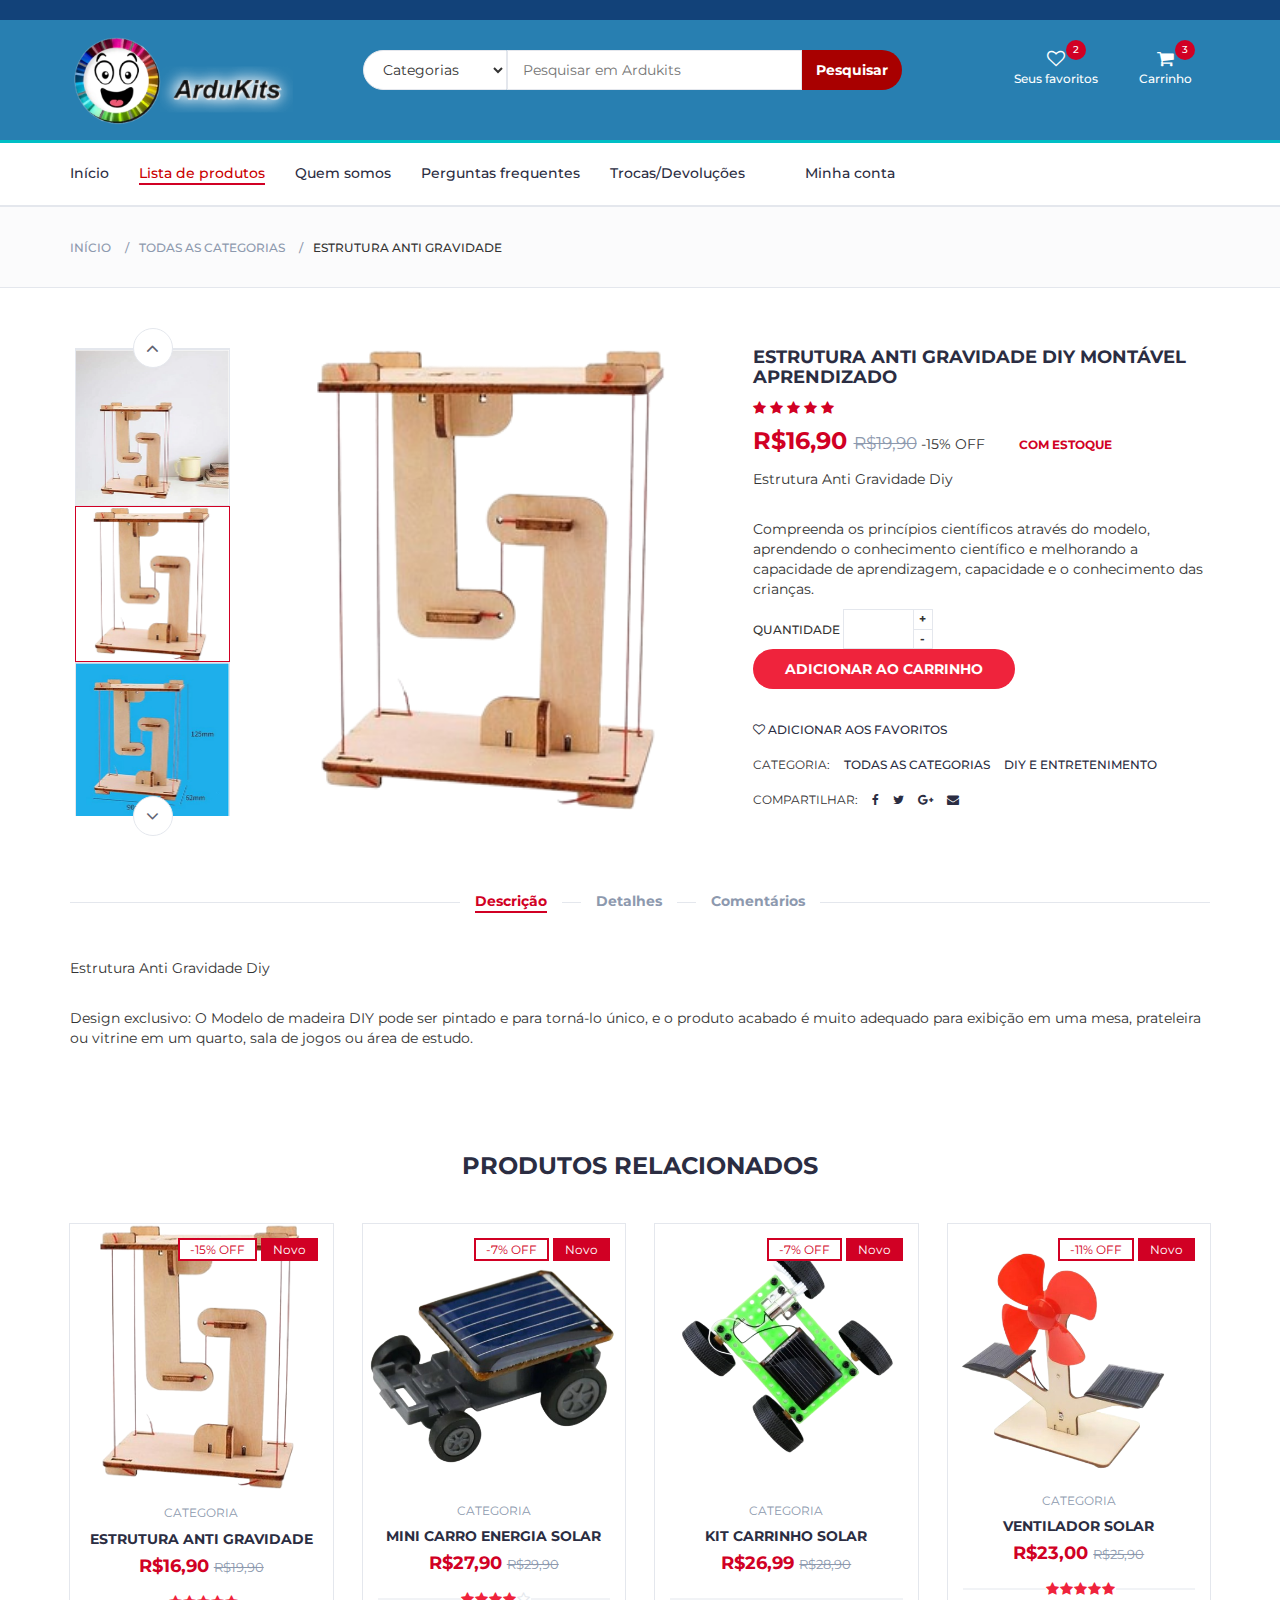
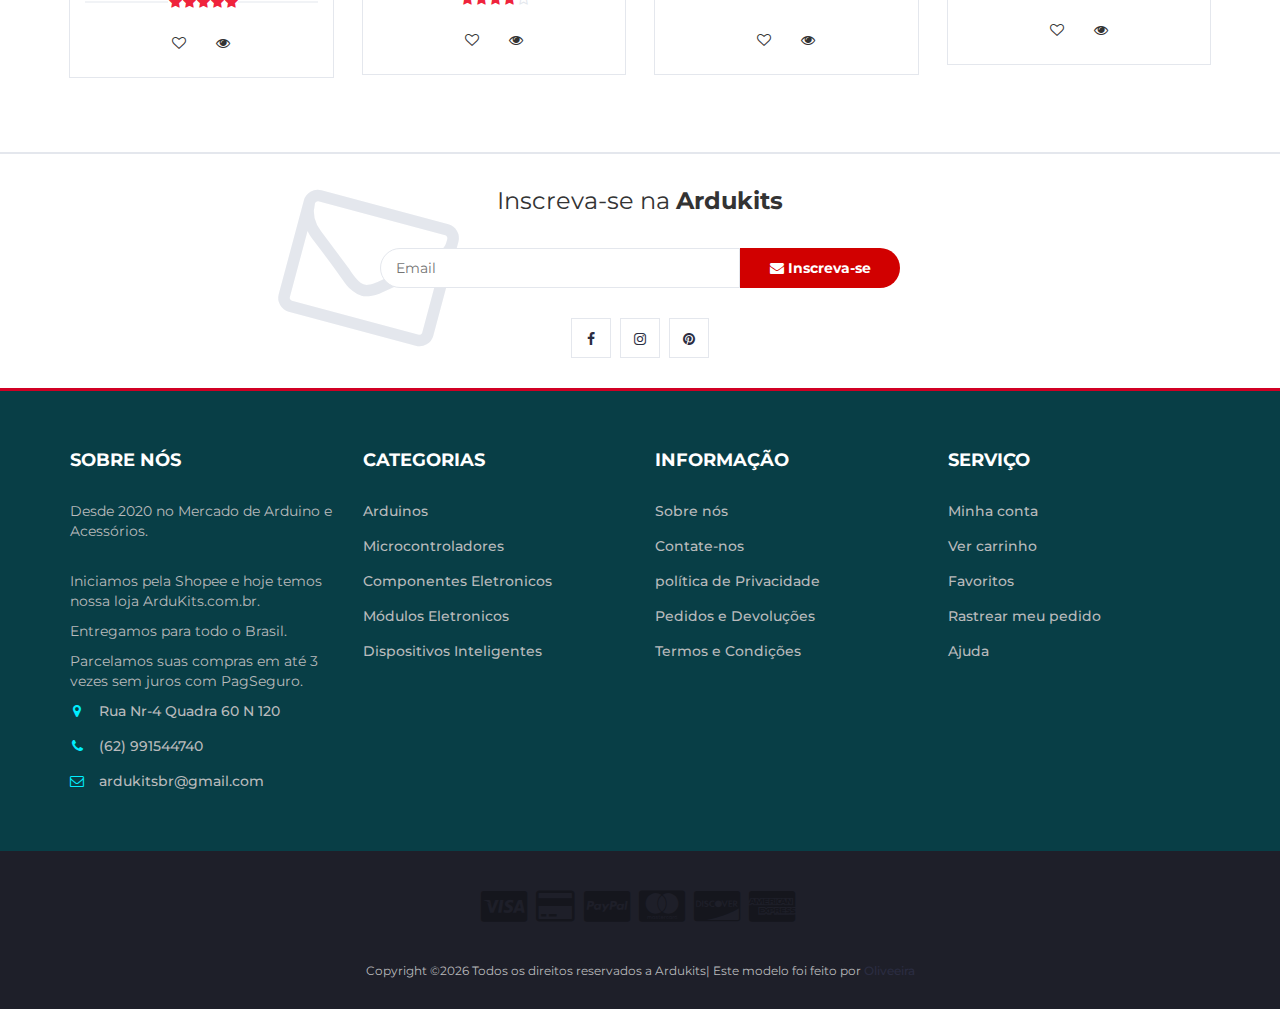
==== commit 01270fca: "arrumando produto1 e store" ====
--- a/product1.html
+++ b/product1.html
@@ -181,7 +181,7 @@
 				<div class="row">
 					<div class="col-md-12">
 						<ul class="breadcrumb-tree">
-							<li><a href="index.html">Home</a></li>
+							<li><a href="index.html">início</a></li>
 							<li><a href="store.html">Todas as categorias</a></li>
 							<li class="active">Estrutura Anti Gravidade</li>
 						</ul>
@@ -246,24 +246,31 @@
 					<!-- Product details -->
 					<div class="col-md-5">
 						<div class="product-details">
-							<h2 class="product-name">product name goes here</h2>
+							<h2 class="product-name">Estrutura Anti Gravidade Diy Montável Aprendizado</h2>
 							<div>
 								<div class="product-rating">
 									<i class="fa fa-star"></i>
 									<i class="fa fa-star"></i>
 									<i class="fa fa-star"></i>
 									<i class="fa fa-star"></i>
-									<i class="fa fa-star-o"></i>
-								</div>
-								<a class="review-link" href="#">10 Review(s) | Add your review</a>
+									<i class="fa fa-star"></i>
+								</div>
+								<!-- <a class="review-link" href="#">10 Review(s) | Add your review</a> -->
 							</div>
 							<div>
-								<h3 class="product-price">$980.00 <del class="product-old-price">$990.00</del></h3>
-								<span class="product-available">In Stock</span>
-							</div>
-							<p>Lorem ipsum dolor sit amet, consectetur adipisicing elit, sed do eiusmod tempor incididunt ut labore et dolore magna aliqua. Ut enim ad minim veniam, quis nostrud exercitation ullamco laboris nisi ut aliquip ex ea commodo consequat.</p>
-
-							<div class="product-options">
+								<h3 class="product-price">R$16,90 <del class="product-old-price">R$19,90</del></h3>
+								<span class="sale">-15% OFF</span>
+								<span class="product-available">Com estoque</span>
+							</div>
+							<p>Estrutura Anti Gravidade Diy</p><br>
+
+								<p>Compreenda os princípios científicos através do modelo, aprendendo o conhecimento científico e melhorando a capacidade de aprendizagem, capacidade e o conhecimento das crianças.
+
+ 
+							</p>
+
+
+							<!-- <div class="product-options">
 								<label>
 									Size
 									<select class="input-select">
@@ -276,33 +283,33 @@
 										<option value="0">Red</option>
 									</select>
 								</label>
-							</div>
+							</div> -->
 
 							<div class="add-to-cart">
 								<div class="qty-label">
-									Qty
+									Quantidade
 									<div class="input-number">
 										<input type="number">
 										<span class="qty-up">+</span>
 										<span class="qty-down">-</span>
 									</div>
 								</div>
-								<button class="add-to-cart-btn"><i class="fa fa-shopping-cart"></i> add to cart</button>
+								<button class="add-to-cart-btn"><i class="fa fa-shopping-cart"></i> Adicionar ao Carrinho</button>
 							</div>
 
 							<ul class="product-btns">
-								<li><a href="#"><i class="fa fa-heart-o"></i> add to wishlist</a></li>
-								<li><a href="#"><i class="fa fa-exchange"></i> add to compare</a></li>
+								<li><a href="#"><i class="fa fa-heart-o"></i> Adicionar aos favoritos</a></li>
 							</ul>
 
 							<ul class="product-links">
-								<li>Category:</li>
-								<li><a href="#">Headphones</a></li>
-								<li><a href="#">Accessories</a></li>
+								<li>Categoria:</li>
+								<li><a href="#">Todas as categorias</a></li>
+								<li><a href="#"> DIY e Entretenimento </a></li>
+						
 							</ul>
 
 							<ul class="product-links">
-								<li>Share:</li>
+								<li>Compartilhar:</li>
 								<li><a href="#"><i class="fa fa-facebook"></i></a></li>
 								<li><a href="#"><i class="fa fa-twitter"></i></a></li>
 								<li><a href="#"><i class="fa fa-google-plus"></i></a></li>
@@ -318,9 +325,9 @@
 						<div id="product-tab">
 							<!-- product tab nav -->
 							<ul class="tab-nav">
-								<li class="active"><a data-toggle="tab" href="#tab1">Description</a></li>
-								<li><a data-toggle="tab" href="#tab2">Details</a></li>
-								<li><a data-toggle="tab" href="#tab3">Reviews (3)</a></li>
+								<li class="active"><a data-toggle="tab" href="#tab1">Descrição</a></li>
+								<li><a data-toggle="tab" href="#tab2">Detalhes</a></li>
+								<li><a data-toggle="tab" href="#tab3">Comentários</a></li>
 							</ul>
 							<!-- /product tab nav -->
 
@@ -330,8 +337,10 @@
 								<div id="tab1" class="tab-pane fade in active">
 									<div class="row">
 										<div class="col-md-12">
-											<p>Lorem ipsum dolor sit amet, consectetur adipisicing elit, sed do eiusmod tempor incididunt ut labore et dolore magna aliqua. Ut enim ad minim veniam, quis nostrud exercitation ullamco laboris nisi ut aliquip ex ea commodo consequat. Duis aute irure dolor in reprehenderit in voluptate velit esse cillum dolore eu fugiat nulla pariatur. Excepteur sint occaecat cupidatat non proident, sunt in culpa qui officia deserunt mollit anim id est laborum.</p>
-										</div>
+											<p>Estrutura Anti Gravidade Diy</p><br>
+	
+												<p>Design exclusivo: O Modelo de madeira DIY pode ser pintado e para torná-lo único, e o produto acabado é muito adequado para exibição em uma mesa, prateleira ou vitrine em um quarto, sala de jogos ou área de estudo.</p><br>
+											</div>
 									</div>
 								</div>
 								<!-- /tab1  -->
@@ -340,7 +349,9 @@
 								<div id="tab2" class="tab-pane fade in">
 									<div class="row">
 										<div class="col-md-12">
-											<p>Lorem ipsum dolor sit amet, consectetur adipisicing elit, sed do eiusmod tempor incididunt ut labore et dolore magna aliqua. Ut enim ad minim veniam, quis nostrud exercitation ullamco laboris nisi ut aliquip ex ea commodo consequat. Duis aute irure dolor in reprehenderit in voluptate velit esse cillum dolore eu fugiat nulla pariatur. Excepteur sint occaecat cupidatat non proident, sunt in culpa qui officia deserunt mollit anim id est laborum.</p>
+											<p>Material: Madeira de alta qualidade, proteção ambiental, superfície lisa, sem rebarbas, resistente.</p><br>
+												
+											
 										</div>
 									</div>
 								</div>
@@ -353,13 +364,13 @@
 										<div class="col-md-3">
 											<div id="rating">
 												<div class="rating-avg">
-													<span>4.5</span>
+													<span>5</span>
 													<div class="rating-stars">
 														<i class="fa fa-star"></i>
 														<i class="fa fa-star"></i>
 														<i class="fa fa-star"></i>
 														<i class="fa fa-star"></i>
-														<i class="fa fa-star-o"></i>
+														<i class="fa fa-star"></i>
 													</div>
 												</div>
 												<ul class="rating">
@@ -372,9 +383,9 @@
 															<i class="fa fa-star"></i>
 														</div>
 														<div class="rating-progress">
-															<div style="width: 80%;"></div>
-														</div>
-														<span class="sum">3</span>
+															<div style="width: 100%;"></div>
+														</div>
+														<span class="sum">6</span>
 													</li>
 													<li>
 														<div class="rating-stars">
@@ -385,9 +396,9 @@
 															<i class="fa fa-star-o"></i>
 														</div>
 														<div class="rating-progress">
-															<div style="width: 60%;"></div>
-														</div>
-														<span class="sum">2</span>
+															<div style="width: 0%;"></div>
+														</div>
+														<span class="sum">0</span>
 													</li>
 													<li>
 														<div class="rating-stars">
@@ -440,13 +451,13 @@
 													<li>
 														<div class="review-heading">
 															<h5 class="name">John</h5>
-															<p class="date">27 DEC 2018, 8:0 PM</p>
+															<p class="date">27 DEC 2023, 8:0 PM</p>
 															<div class="review-rating">
 																<i class="fa fa-star"></i>
 																<i class="fa fa-star"></i>
 																<i class="fa fa-star"></i>
 																<i class="fa fa-star"></i>
-																<i class="fa fa-star-o empty"></i>
+																<i class="fa fa-star"></i>
 															</div>
 														</div>
 														<div class="review-body">
@@ -456,13 +467,13 @@
 													<li>
 														<div class="review-heading">
 															<h5 class="name">John</h5>
-															<p class="date">27 DEC 2018, 8:0 PM</p>
+															<p class="date">27 DEC 2023, 8:0 PM</p>
 															<div class="review-rating">
 																<i class="fa fa-star"></i>
 																<i class="fa fa-star"></i>
 																<i class="fa fa-star"></i>
 																<i class="fa fa-star"></i>
-																<i class="fa fa-star-o empty"></i>
+																<i class="fa fa-star"></i>
 															</div>
 														</div>
 														<div class="review-body">
@@ -472,13 +483,13 @@
 													<li>
 														<div class="review-heading">
 															<h5 class="name">John</h5>
-															<p class="date">27 DEC 2018, 8:0 PM</p>
+															<p class="date">27 DEC 2023, 8:0 PM</p>
 															<div class="review-rating">
 																<i class="fa fa-star"></i>
 																<i class="fa fa-star"></i>
 																<i class="fa fa-star"></i>
 																<i class="fa fa-star"></i>
-																<i class="fa fa-star-o empty"></i>
+																<i class="fa fa-star"></i>
 															</div>
 														</div>
 														<div class="review-body">
@@ -501,11 +512,11 @@
 										<div class="col-md-3">
 											<div id="review-form">
 												<form class="review-form">
-													<input class="input" type="text" placeholder="Your Name">
-													<input class="input" type="email" placeholder="Your Email">
-													<textarea class="input" placeholder="Your Review"></textarea>
+													<input class="input" type="text" placeholder="Seu Nome">
+													<input class="input" type="email" placeholder="Seu Email">
+													<textarea class="input" placeholder="Seu Comentario"></textarea>
 													<div class="input-rating">
-														<span>Your Rating: </span>
+														<span>Sua classificação: </span>
 														<div class="stars">
 															<input id="star5" name="rating" value="5" type="radio"><label for="star5"></label>
 															<input id="star4" name="rating" value="4" type="radio"><label for="star4"></label>
@@ -514,7 +525,7 @@
 															<input id="star1" name="rating" value="1" type="radio"><label for="star1"></label>
 														</div>
 													</div>
-													<button class="primary-btn">Submit</button>
+													<button class="primary-btn">Enviar</button>
 												</form>
 											</div>
 										</div>
@@ -543,7 +554,7 @@
 
 					<div class="col-md-12">
 						<div class="section-title text-center">
-							<h3 class="title">Related Products</h3>
+							<h3 class="title">Produtos relacionados</h3>
 						</div>
 					</div>
 
@@ -553,23 +564,29 @@
 							<div class="product-img">
 								<img src="./img/product01.png" alt="">
 								<div class="product-label">
-									<span class="sale">-30%</span>
+									<span class="sale">-15% OFF</span>
+									<span class="new">Novo</span>
 								</div>
 							</div>
 							<div class="product-body">
-								<p class="product-category">Category</p>
-								<h3 class="product-name"><a href="#">product name goes here</a></h3>
-								<h4 class="product-price">$980.00 <del class="product-old-price">$990.00</del></h4>
+								<p class="product-category">Categoria</p>
+								<h3 class="product-name"><a href="product1.html">Estrutura Anti Gravidade</a></h3>
+								<h4 class="product-price">R$16,90 <del class="product-old-price">R$19,90</del></h4>
 								<div class="product-rating">
+									<i class="fa fa-star"></i>
+									<i class="fa fa-star"></i>
+									<i class="fa fa-star"></i>
+									<i class="fa fa-star"></i>
+									<i class="fa fa-star"></i>
 								</div>
 								<div class="product-btns">
-									<button class="add-to-wishlist"><i class="fa fa-heart-o"></i><span class="tooltipp">add to wishlist</span></button>
-									<button class="add-to-compare"><i class="fa fa-exchange"></i><span class="tooltipp">add to compare</span></button>
-									<button class="quick-view"><i class="fa fa-eye"></i><span class="tooltipp">quick view</span></button>
+									<button class="add-to-wishlist"><i class="fa fa-heart-o"></i><span class="tooltipp"> favoritos</span></button>
+									
+									<button class="quick-view"><i class="fa fa-eye"></i><span class="tooltipp">olhada rápida</span></button>
 								</div>
 							</div>
 							<div class="add-to-cart">
-								<button class="add-to-cart-btn"><i class="fa fa-shopping-cart"></i> add to cart</button>
+								<button class="add-to-cart-btn"><i class="fa fa-shopping-cart"></i> Adicionar ao carrinho</button>
 							</div>
 						</div>
 					</div>
@@ -581,28 +598,29 @@
 							<div class="product-img">
 								<img src="./img/product02.png" alt="">
 								<div class="product-label">
-									<span class="new">NEW</span>
+									<span class="sale">-7% OFF</span>
+									<span class="new">Novo</span>
 								</div>
 							</div>
 							<div class="product-body">
-								<p class="product-category">Category</p>
-								<h3 class="product-name"><a href="#">product name goes here</a></h3>
-								<h4 class="product-price">$980.00 <del class="product-old-price">$990.00</del></h4>
+								<p class="product-category">Categoria</p>
+								<h3 class="product-name"><a href="#">Mini Carro Energia Solar</a></h3>
+								<h4 class="product-price">R$27,90 <del class="product-old-price">R$29,90</del></h4>
 								<div class="product-rating">
 									<i class="fa fa-star"></i>
 									<i class="fa fa-star"></i>
 									<i class="fa fa-star"></i>
 									<i class="fa fa-star"></i>
-									<i class="fa fa-star"></i>
+									<i class="fa fa-star-o"></i>
 								</div>
 								<div class="product-btns">
-									<button class="add-to-wishlist"><i class="fa fa-heart-o"></i><span class="tooltipp">add to wishlist</span></button>
-									<button class="add-to-compare"><i class="fa fa-exchange"></i><span class="tooltipp">add to compare</span></button>
-									<button class="quick-view"><i class="fa fa-eye"></i><span class="tooltipp">quick view</span></button>
+									<button class="add-to-wishlist"><i class="fa fa-heart-o"></i><span class="tooltipp"> favoritos</span></button>
+									
+									<button class="quick-view"><i class="fa fa-eye"></i><span class="tooltipp">olhada rápida</span></button>
 								</div>
 							</div>
 							<div class="add-to-cart">
-								<button class="add-to-cart-btn"><i class="fa fa-shopping-cart"></i> add to cart</button>
+								<button class="add-to-cart-btn"><i class="fa fa-shopping-cart"></i> Adicionar ao carrinho</button>
 							</div>
 						</div>
 					</div>
@@ -615,26 +633,25 @@
 						<div class="product">
 							<div class="product-img">
 								<img src="./img/product03.png" alt="">
+								<div class="product-label">
+									<span class="sale">-7% OFF</span>
+									<span class="new">Novo</span>
+								</div>
 							</div>
 							<div class="product-body">
-								<p class="product-category">Category</p>
-								<h3 class="product-name"><a href="#">product name goes here</a></h3>
-								<h4 class="product-price">$980.00 <del class="product-old-price">$990.00</del></h4>
+								<p class="product-category">Categoria</p>
+								<h3 class="product-name"><a href="#">Kit Carrinho Solar</a></h3>
+								<h4 class="product-price">R$26,99 <del class="product-old-price">R$28,90</del></h4>
 								<div class="product-rating">
-									<i class="fa fa-star"></i>
-									<i class="fa fa-star"></i>
-									<i class="fa fa-star"></i>
-									<i class="fa fa-star"></i>
-									<i class="fa fa-star-o"></i>
 								</div>
 								<div class="product-btns">
-									<button class="add-to-wishlist"><i class="fa fa-heart-o"></i><span class="tooltipp">add to wishlist</span></button>
-									<button class="add-to-compare"><i class="fa fa-exchange"></i><span class="tooltipp">add to compare</span></button>
-									<button class="quick-view"><i class="fa fa-eye"></i><span class="tooltipp">quick view</span></button>
+									<button class="add-to-wishlist"><i class="fa fa-heart-o"></i><span class="tooltipp"> favoritos</span></button>
+									
+									<button class="quick-view"><i class="fa fa-eye"></i><span class="tooltipp">olhada rápida</span></button>
 								</div>
 							</div>
 							<div class="add-to-cart">
-								<button class="add-to-cart-btn"><i class="fa fa-shopping-cart"></i> add to cart</button>
+								<button class="add-to-cart-btn"><i class="fa fa-shopping-cart"></i> Adicionar ao carrinho</button>
 							</div>
 						</div>
 					</div>
@@ -645,21 +662,30 @@
 						<div class="product">
 							<div class="product-img">
 								<img src="./img/product04.png" alt="">
+								<div class="product-label">
+									<span class="sale">-11% OFF</span>
+									<span class="new">Novo</span>
+								</div>
 							</div>
 							<div class="product-body">
-								<p class="product-category">Category</p>
-								<h3 class="product-name"><a href="#">product name goes here</a></h3>
-								<h4 class="product-price">$980.00 <del class="product-old-price">$990.00</del></h4>
+								<p class="product-category">Categoria</p>
+								<h3 class="product-name"><a href="#">Ventilador Solar</a></h3>
+								<h4 class="product-price">R$23,00 <del class="product-old-price">R$25,90</del></h4>
 								<div class="product-rating">
+									<i class="fa fa-star"></i>
+									<i class="fa fa-star"></i>
+									<i class="fa fa-star"></i>
+									<i class="fa fa-star"></i>
+									<i class="fa fa-star"></i>
 								</div>
 								<div class="product-btns">
-									<button class="add-to-wishlist"><i class="fa fa-heart-o"></i><span class="tooltipp">add to wishlist</span></button>
-									<button class="add-to-compare"><i class="fa fa-exchange"></i><span class="tooltipp">add to compare</span></button>
-									<button class="quick-view"><i class="fa fa-eye"></i><span class="tooltipp">quick view</span></button>
+									<button class="add-to-wishlist"><i class="fa fa-heart-o"></i><span class="tooltipp"> favoritos</span></button>
+									
+									<button class="quick-view"><i class="fa fa-eye"></i><span class="tooltipp">olhada rápida</span></button>
 								</div>
 							</div>
 							<div class="add-to-cart">
-								<button class="add-to-cart-btn"><i class="fa fa-shopping-cart"></i> add to cart</button>
+								<button class="add-to-cart-btn"><i class="fa fa-shopping-cart"></i> Adicionar ao carrinho</button>
 							</div>
 						</div>
 					</div>
@@ -672,99 +698,29 @@
 		</div>
 		<!-- /Section -->
 
-		<!-- NEWSLETTER -->
-		<div id="newsletter" class="section">
-			<!-- container -->
-			<div class="container">
-				<!-- row -->
-				<div class="row">
-					<div class="col-md-12">
-						<div class="newsletter">
-							<p>Sign Up for the <strong>NEWSLETTER</strong></p>
-							<form>
-								<input class="input" type="email" placeholder="Enter Your Email">
-								<button class="newsletter-btn"><i class="fa fa-envelope"></i> Subscribe</button>
-							</form>
-							<ul class="newsletter-follow">
-								<li>
-									<a href="#"><i class="fa fa-facebook"></i></a>
-								</li>
-								<li>
-									<a href="#"><i class="fa fa-twitter"></i></a>
-								</li>
-								<li>
-									<a href="#"><i class="fa fa-instagram"></i></a>
-								</li>
-								<li>
-									<a href="#"><i class="fa fa-pinterest"></i></a>
-								</li>
-							</ul>
-						</div>
-					</div>
-				</div>
-				<!-- /row -->
-			</div>
-			<!-- /container -->
-		</div>
-		<!-- /NEWSLETTER -->
-
-		<!-- FOOTER -->
-		<footer id="footer">
-			<!-- top footer -->
-			<div class="section">
+			<!-- NEWSLETTER -->
+			<div id="newsletter" class="section">
 				<!-- container -->
 				<div class="container">
 					<!-- row -->
 					<div class="row">
-						<div class="col-md-3 col-xs-6">
-							<div class="footer">
-								<h3 class="footer-title">About Us</h3>
-								<p>Lorem ipsum dolor sit amet, consectetur adipisicing elit, sed do eiusmod tempor incididunt ut.</p>
-								<ul class="footer-links">
-									<li><a href="#"><i class="fa fa-map-marker"></i>1734 Stonecoal Road</a></li>
-									<li><a href="#"><i class="fa fa-phone"></i>+021-95-51-84</a></li>
-									<li><a href="#"><i class="fa fa-envelope-o"></i>email@email.com</a></li>
-								</ul>
-							</div>
-						</div>
-
-						<div class="col-md-3 col-xs-6">
-							<div class="footer">
-								<h3 class="footer-title">Categories</h3>
-								<ul class="footer-links">
-									<li><a href="#">Hot deals</a></li>
-									<li><a href="#">Laptops</a></li>
-									<li><a href="#">Smartphones</a></li>
-									<li><a href="#">Cameras</a></li>
-									<li><a href="#">Accessories</a></li>
-								</ul>
-							</div>
-						</div>
-
-						<div class="clearfix visible-xs"></div>
-
-						<div class="col-md-3 col-xs-6">
-							<div class="footer">
-								<h3 class="footer-title">Information</h3>
-								<ul class="footer-links">
-									<li><a href="#">About Us</a></li>
-									<li><a href="#">Contact Us</a></li>
-									<li><a href="#">Privacy Policy</a></li>
-									<li><a href="#">Orders and Returns</a></li>
-									<li><a href="#">Terms & Conditions</a></li>
-								</ul>
-							</div>
-						</div>
-
-						<div class="col-md-3 col-xs-6">
-							<div class="footer">
-								<h3 class="footer-title">Service</h3>
-								<ul class="footer-links">
-									<li><a href="#">My Account</a></li>
-									<li><a href="#">View Cart</a></li>
-									<li><a href="#">Wishlist</a></li>
-									<li><a href="#">Track My Order</a></li>
-									<li><a href="#">Help</a></li>
+						<div class="col-md-12">
+							<div class="newsletter">
+								<p>Inscreva-se na <strong>Ardukits</strong></p>
+								<form>
+									<input class="input" type="email" placeholder="Email">
+									<button class="newsletter-btn"><i class="fa fa-envelope"></i> Inscreva-se</button>
+								</form>
+								<ul class="newsletter-follow">
+									<li>
+										<a href="#"><i class="fa fa-facebook"></i></a>
+									</li>
+									<li>
+										<a href="#"><i class="fa fa-instagram"></i></a>
+									</li>
+									<li>
+										<a href="#"><i class="fa fa-pinterest"></i></a>
+									</li>
 								</ul>
 							</div>
 						</div>
@@ -773,44 +729,115 @@
 				</div>
 				<!-- /container -->
 			</div>
-			<!-- /top footer -->
-
-			<!-- bottom footer -->
-			<div id="bottom-footer" class="section">
-				<div class="container">
-					<!-- row -->
-					<div class="row">
-						<div class="col-md-12 text-center">
-							<ul class="footer-payments">
-								<li><a href="#"><i class="fa fa-cc-visa"></i></a></li>
-								<li><a href="#"><i class="fa fa-credit-card"></i></a></li>
-								<li><a href="#"><i class="fa fa-cc-paypal"></i></a></li>
-								<li><a href="#"><i class="fa fa-cc-mastercard"></i></a></li>
-								<li><a href="#"><i class="fa fa-cc-discover"></i></a></li>
-								<li><a href="#"><i class="fa fa-cc-amex"></i></a></li>
-							</ul>
-							<span class="copyright">
+			<!-- /NEWSLETTER -->
+	
+			<!-- FOOTER -->
+			<footer id="footer">
+				<!-- top footer -->
+				<div class="section">
+					<!-- container -->
+					<div class="container">
+						<!-- row -->
+						<div class="row">
+							<div class="col-md-3 col-xs-6">
+								<div class="footer">
+									<h3 class="footer-title">Sobre nós</h3>
+									<p>Desde 2020 no Mercado de Arduino e Acessórios.</p><br>
+									<p>Iniciamos pela Shopee e hoje temos nossa loja ArduKits.com.br.<br> </p>
+									<p>Entregamos para todo o Brasil.<br></p>
+									<p>Parcelamos suas compras em até 3 vezes sem juros com PagSeguro.<br></p>
+									<ul class="footer-links">
+										<li><a href="#"><i class="fa fa-map-marker"></i>Rua Nr-4 Quadra 60 N 120</a></li>
+										<li><a href="#"><i class="fa fa-phone"></i>(62) 991544740</a></li>
+										<li><a href="#"><i class="fa fa-envelope-o"></i>ardukitsbr@gmail.com</a></li>
+									</ul>
+								</div>
+							</div>
+	
+							<div class="col-md-3 col-xs-6">
+								<div class="footer">
+									<h3 class="footer-title">Categorias</h3>
+									<ul class="footer-links">
+										<li><a href="#">Arduinos</a></li>
+										<li><a href="#">Microcontroladores</a></li>
+										<li><a href="#">Componentes Eletronicos </a></li>
+										<li><a href="#">Módulos Eletronicos</a></li>
+										<li><a href="#">Dispositivos Inteligentes</a></li>
+									</ul>
+								</div>
+							</div>
+	
+							<div class="clearfix visible-xs"></div>
+	
+							<div class="col-md-3 col-xs-6">
+								<div class="footer">
+									<h3 class="footer-title">Informação</h3>
+									<ul class="footer-links">
+										<li><a href="#">Sobre nós</a></li>
+										<li><a href="#">Contate-nos</a></li>
+										<li><a href="#">política de Privacidade</a></li>
+										<li><a href="#">Pedidos e Devoluções</a></li>
+										<li><a href="#">Termos e Condições</a></li>
+									</ul>
+								</div>
+							</div>
+	
+							<div class="col-md-3 col-xs-6">
+								<div class="footer">
+									<h3 class="footer-title">Serviço</h3>
+									<ul class="footer-links">
+										<li><a href="#">Minha conta</a></li>
+										<li><a href="#">Ver carrinho</a></li>
+										<li><a href="#">Favoritos</a></li>
+										<li><a href="#">Rastrear meu pedido</a></li>
+										<li><a href="#">Ajuda</a></li>
+									</ul>
+								</div>
+							</div>
+						</div>
+						<!-- /row -->
+					</div>
+					<!-- /container -->
+				</div>
+				<!-- /top footer -->
+	
+				<!-- bottom footer -->
+				<div id="bottom-footer" class="section">
+					<div class="container">
+						<!-- row -->
+						<div class="row">
+							<div class="col-md-12 text-center">
+								<ul class="footer-payments">
+									<li><a href="#"><i class="fa fa-cc-visa"></i></a></li>
+									<li><a href="#"><i class="fa fa-credit-card"></i></a></li>
+									<li><a href="#"><i class="fa fa-cc-paypal"></i></a></li>
+									<li><a href="#"><i class="fa fa-cc-mastercard"></i></a></li>
+									<li><a href="#"><i class="fa fa-cc-discover"></i></a></li>
+									<li><a href="#"><i class="fa fa-cc-amex"></i></a></li>
+								</ul>
+								<span class="copyright">
+									<!-- Link back to Colorlib can't be removed. Template is licensed under CC BY 3.0. -->
+									Copyright &copy;<script>document.write(new Date().getFullYear());</script> Todos os direitos reservados a Ardukits| Este modelo foi feito por <a href="https://github.com/oliveeira2610" target="_blank">Oliveeira</a>
 								<!-- Link back to Colorlib can't be removed. Template is licensed under CC BY 3.0. -->
-								Copyright &copy;<script>document.write(new Date().getFullYear());</script> All rights reserved | This template is made with <i class="fa fa-heart-o" aria-hidden="true"></i> by <a href="https://colorlib.com" target="_blank">Colorlib</a>
-							<!-- Link back to Colorlib can't be removed. Template is licensed under CC BY 3.0. -->
-							</span>
-						</div>
-					</div>
-						<!-- /row -->
+								</span>
+							</div>
+						</div>
+							<!-- /row -->
+					</div>
+					<!-- /container -->
 				</div>
-				<!-- /container -->
-			</div>
-			<!-- /bottom footer -->
-		</footer>
-		<!-- /FOOTER -->
-
-		<!-- jQuery Plugins -->
-		<script src="js/jquery.min.js"></script>
-		<script src="js/bootstrap.min.js"></script>
-		<script src="js/slick.min.js"></script>
-		<script src="js/nouislider.min.js"></script>
-		<script src="js/jquery.zoom.min.js"></script>
-		<script src="js/main.js"></script>
-
-	</body>
-</html>
+				<!-- /bottom footer -->
+			</footer>
+			<!-- /FOOTER -->
+	
+			<!-- jQuery Plugins -->
+			<script src="js/jquery.min.js"></script>
+			<script src="js/bootstrap.min.js"></script>
+			<script src="js/slick.min.js"></script>
+			<script src="js/nouislider.min.js"></script>
+			<script src="js/jquery.zoom.min.js"></script>
+			<script src="js/main.js"></script>
+	
+		</body>
+	</html>
+	